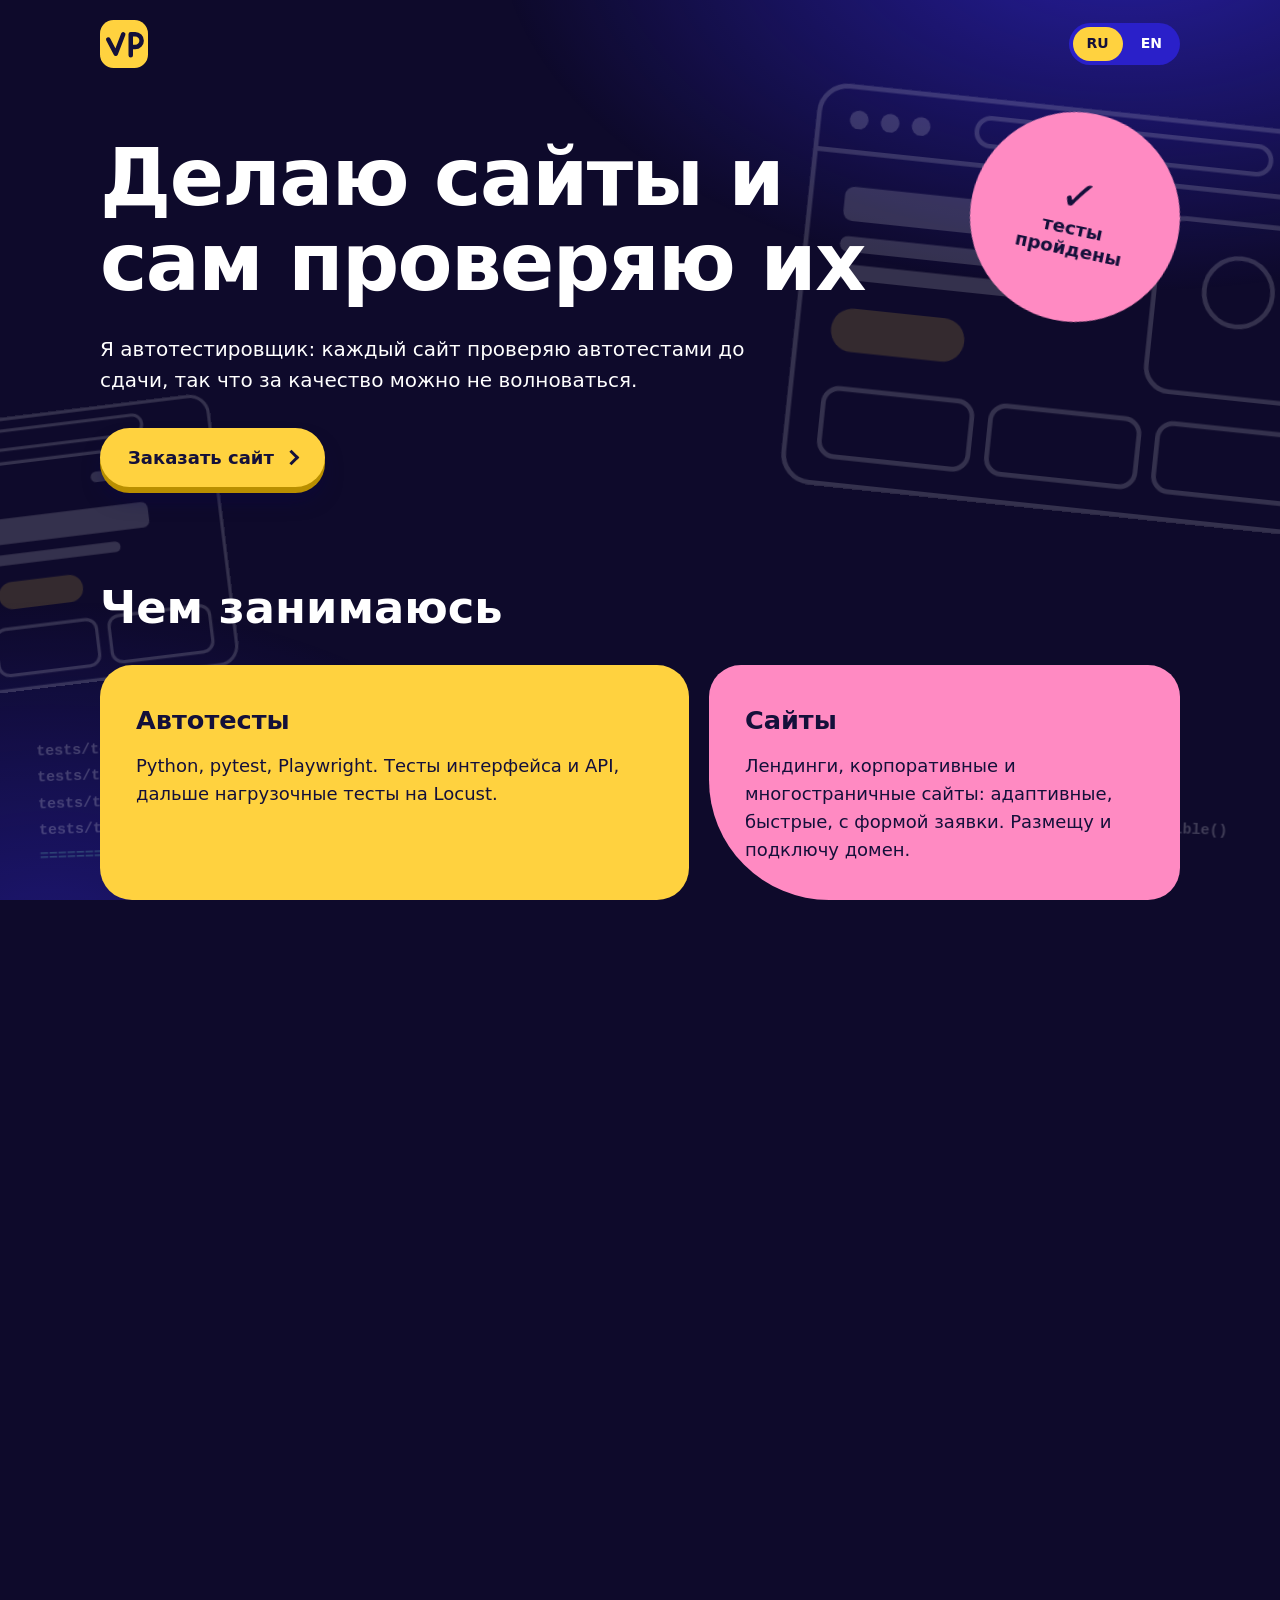
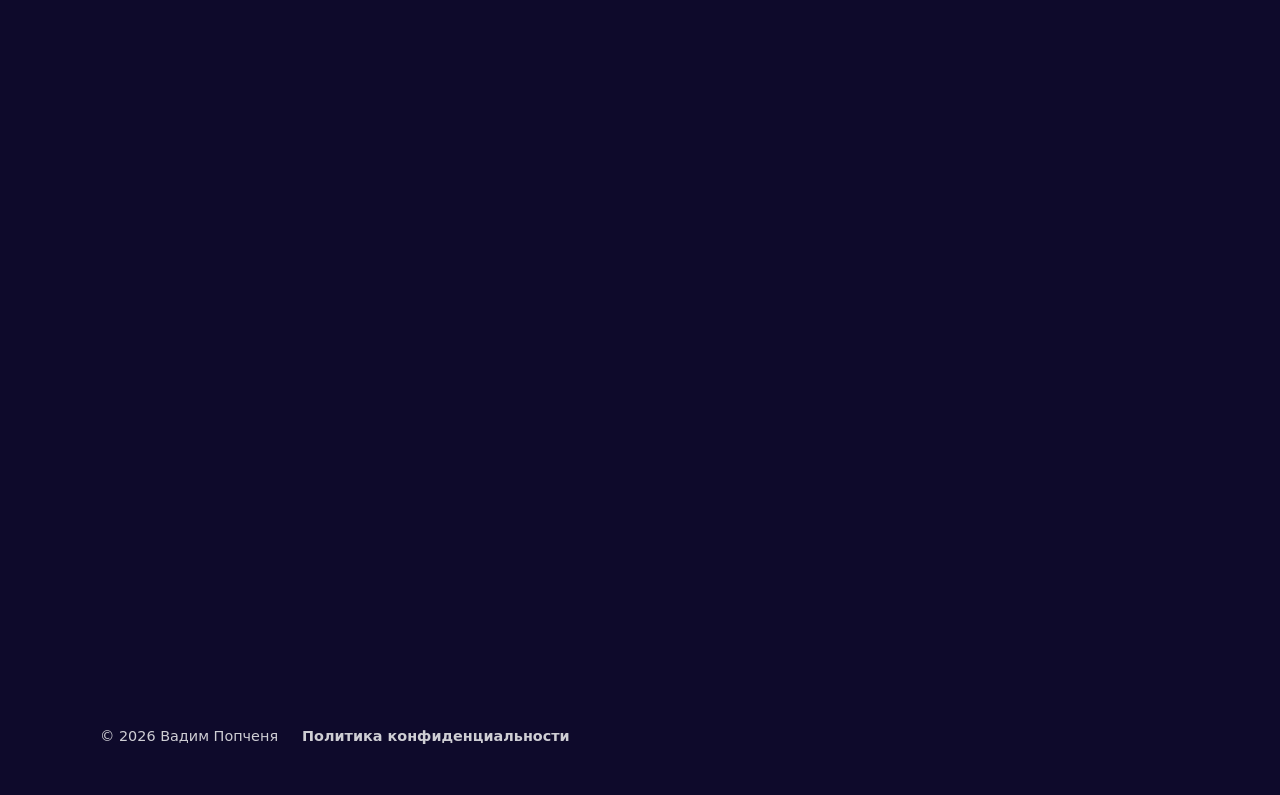
==== index.html @ 12c0e4b2 "Переключатель цен ₽/BYN, автотесты валюты и главного экрана Co-Authored-By: Claude Sonnet 5.5 <norep" ====
<!doctype html>
<html lang="ru">
<head>
<meta charset="utf-8">
<meta name="viewport" content="width=device-width, initial-scale=1">
<!-- Security policy: only this site's own files, plus the form service. If you change the inline script below, its hash here must change too. -->
<meta http-equiv="Content-Security-Policy" content="default-src 'none'; script-src 'self' 'sha256-WZRJfWvsnNCPcxzZwvyhovnZGqhZaC+8gPGPRbx6wTk='; style-src 'self'; img-src 'self'; connect-src https://api.web3forms.com; base-uri 'none'; form-action 'none'">
<meta name="referrer" content="strict-origin-when-cross-origin">
<title>Вадим Попченя: сайты-визитки и лендинги с автотестами</title>
<meta name="description" content="Делаю лендинги, корпоративные и многостраничные сайты и проверяю каждый автотестами до сдачи. Python, pytest, Playwright.">
<meta name="author" content="Вадим Попченя">
<meta name="robots" content="index, follow, max-image-preview:large">
<meta name="theme-color" content="#0e0a2b">
<link rel="canonical" href="https://vpopchenya.github.io/">
<link rel="alternate" hreflang="ru" href="https://vpopchenya.github.io/">
<link rel="alternate" hreflang="en" href="https://vpopchenya.github.io/en/">
<link rel="alternate" hreflang="x-default" href="https://vpopchenya.github.io/">
<meta property="og:type" content="website">
<meta property="og:site_name" content="Вадим Попченя">
<meta property="og:title" content="Вадим Попченя: сайты, которые я сам проверяю автотестами">
<meta property="og:description" content="Лендинги, корпоративные и многостраничные сайты. Каждый проверяю автотестами до сдачи.">
<meta property="og:url" content="https://vpopchenya.github.io/">
<meta property="og:locale" content="ru_RU">
<meta property="og:locale:alternate" content="en_US">
<meta property="og:image" content="https://vpopchenya.github.io/img/og-ru.png">
<meta property="og:image:width" content="1200">
<meta property="og:image:height" content="630">
<meta property="og:image:alt" content="Вадим Попченя: делаю сайты и сам проверяю их автотестами">
<meta name="twitter:card" content="summary_large_image">
<link rel="icon" href="favicon.svg" type="image/svg+xml">
<link rel="stylesheet" href="css/style.css">
<script>document.documentElement.classList.add("js");</script>
<script defer src="js/main.js"></script>
<script type="application/ld+json">
{"@context":"https://schema.org","@graph":[
{"@type":"WebSite","@id":"https://vpopchenya.github.io/#website","url":"https://vpopchenya.github.io/","name":"Вадим Попченя","inLanguage":"ru","publisher":{"@id":"https://vpopchenya.github.io/#person"}},
{"@type":"Person","@id":"https://vpopchenya.github.io/#person","name":"Вадим Попченя","alternateName":"Vadim Popchenya","url":"https://vpopchenya.github.io/","jobTitle":"Автотестировщик и разработчик сайтов","sameAs":["https://github.com/vpopchenya"],"knowsAbout":["Автоматизированное тестирование","Python","pytest","Playwright","Разработка сайтов"]}
]}
</script>
</head>
<body>
<a data-testid="skip-link" class="skip" href="#top">Перейти к содержимому</a>

<div class="bg" aria-hidden="true">
  <!-- window of a business card site -->
  <svg class="bg-item bg-win-a" data-speed="0.12" viewBox="0 0 360 260">
    <rect x="2" y="2" width="356" height="256" rx="18"/>
    <line x1="2" y1="44" x2="358" y2="44"/>
    <circle class="solid" cx="28" cy="23" r="6"/><circle class="solid" cx="48" cy="23" r="6"/><circle class="solid" cx="68" cy="23" r="6"/>
    <rect x="104" y="13" width="190" height="18" rx="9"/>
    <rect class="solid" x="24" y="66" width="170" height="22" rx="6"/>
    <rect class="solid" x="24" y="98" width="130" height="10" rx="5"/>
    <rect class="solid" x="24" y="116" width="150" height="10" rx="5"/>
    <rect class="accent" x="24" y="144" width="86" height="28" rx="14"/>
    <rect x="228" y="64" width="108" height="112" rx="16"/>
    <circle cx="282" cy="108" r="22"/>
    <rect x="24" y="196" width="96" height="44" rx="10"/>
    <rect x="132" y="196" width="96" height="44" rx="10"/>
    <rect x="240" y="196" width="96" height="44" rx="10"/>
  </svg>
  <!-- window of a landing page -->
  <svg class="bg-item bg-win-b" data-speed="0.2" viewBox="0 0 360 260">
    <rect x="2" y="2" width="356" height="256" rx="18"/>
    <line x1="2" y1="44" x2="358" y2="44"/>
    <circle class="solid" cx="28" cy="23" r="6"/><circle class="solid" cx="48" cy="23" r="6"/><circle class="solid" cx="68" cy="23" r="6"/>
    <rect x="104" y="13" width="190" height="18" rx="9"/>
    <rect class="solid" x="24" y="62" width="40" height="10" rx="5"/>
    <rect class="solid" x="240" y="62" width="30" height="10" rx="5"/>
    <rect class="solid" x="282" y="62" width="54" height="10" rx="5"/>
    <rect class="solid" x="70" y="96" width="220" height="24" rx="6"/>
    <rect class="solid" x="100" y="130" width="160" height="10" rx="5"/>
    <rect class="accent" x="140" y="156" width="80" height="26" rx="13"/>
    <rect x="24" y="200" width="96" height="44" rx="10"/>
    <rect x="132" y="200" width="96" height="44" rx="10"/>
    <rect x="240" y="200" width="96" height="44" rx="10"/>
  </svg>
  <!-- test code -->
  <pre class="bg-item bg-code-a" data-speed="0.3"><span class="kw">def</span> test_contact_form(page):
    page.goto(<span class="ok">"/"</span>)
    page.get_by_role(<span class="ok">"button"</span>).click()
    expect(page.locator(<span class="ok">".thanks"</span>)).to_be_visible()</pre>
  <pre class="bg-item bg-code-b" data-speed="0.16">tests/test_ui.py::test_menu      <span class="ok">PASSED</span>
tests/test_ui.py::test_form      <span class="ok">PASSED</span>
tests/test_api.py::test_status   <span class="ok">PASSED</span>
tests/test_api.py::test_login    <span class="ok">PASSED</span>
<span class="ok">=========== 4 passed in 2.31s ===========</span></pre>
</div>

<div class="wrap">
  <header class="top">
    <a data-testid="logo" class="mark" href="./" aria-label="Вадим Попченя, на главную"><svg class="logo" viewBox="0 0 64 64" width="48" height="48" aria-hidden="true"><rect width="64" height="64" rx="18" fill="#ffd23f"/><path d="M11 26 L21 45 L31 19" fill="none" stroke="#14103a" stroke-width="6" stroke-linecap="round" stroke-linejoin="round"/><path d="M41 47 V19 H47 A8.5 8.5 0 0 1 47 36 H41" fill="none" stroke="#14103a" stroke-width="6" stroke-linecap="round" stroke-linejoin="round"/></svg></a>
    <nav data-testid="lang-switch" class="lang" aria-label="Язык сайта">
      <a data-testid="lang-ru" href="./" hreflang="ru" lang="ru" aria-current="page">RU</a>
      <a data-testid="lang-en" href="en/" hreflang="en" lang="en">EN</a>
    </nav>
  </header>

  <main id="top" tabindex="-1">
    <div class="hero">
      <div data-testid="stamp" class="stamp" aria-hidden="true">
        <span class="tick">✓</span>
        <span>тесты<br>пройдены</span>
      </div>
      <h1 data-testid="hero-title" class="intro"><span>Делаю сайты и сам проверяю их</span></h1>
      <p class="lead intro"><span class="sweep">Я автотестировщик: каждый сайт проверяю автотестами до сдачи, так что за качество можно не волноваться.</span></p>
      <div class="intro"><a data-testid="hero-order" class="btn" href="#order">Заказать сайт</a></div>
    </div>

    <section data-testid="section-what" class="reveal" aria-labelledby="what">
      <h2 id="what">Чем занимаюсь</h2>
      <div class="panels">
        <div data-testid="panel-tests" class="panel tests">
          <h3>Автотесты</h3>
          <p><span class="sweep">Python, pytest, Playwright. Тесты интерфейса и API, дальше нагрузочные тесты на Locust.</span></p>
        </div>
        <div data-testid="panel-sites" class="panel sites">
          <h3>Сайты</h3>
          <p><span class="sweep">Лендинги, корпоративные и многостраничные сайты: адаптивные, быстрые, с формой заявки. Размещу и подключу домен.</span></p>
        </div>
      </div>
    </section>

    <section data-testid="section-prices" class="reveal" aria-labelledby="prices">
      <h2 id="prices">Услуги и цены</h2>
      <!-- Валюта переключается только CSS (:has), без JS. В браузерах без :has видны обе цены. -->
      <fieldset data-testid="currency-switch" class="currency">
        <legend>Цены для</legend>
        <label data-testid="currency-rub" class="chip"><input type="radio" name="currency" value="rub" checked><span>Россия · ₽</span></label>
        <label data-testid="currency-byn" class="chip"><input type="radio" name="currency" value="byn"><span>Беларусь · BYN</span></label>
      </fieldset>
      <!-- Цены в BYN: пересчёт цен в ₽ по курсу НБРБ на 26.10.2026 (100 ₽ = 3,6597 BYN), округлено до 10 BYN -->
      <!-- ЗАГЛУШКИ: цены ориентировочные, заменить на свои -->
      <div class="plans">
        <article data-testid="plan-landing" class="plan">
          <h3>Лендинг</h3>
          <p class="for">Одна страница, чтобы продать одну услугу или товар.</p>
          <p data-testid="plan-price" class="price"><span data-testid="plan-price-rub" class="amount amount-rub"><span class="from">от</span><strong>15&nbsp;000&nbsp;₽</strong></span><span data-testid="plan-price-byn" class="amount amount-byn"><span class="from">от</span><strong>550&nbsp;BYN</strong></span></p>
          <ul>
            <li>Адаптивный дизайн под телефон и компьютер</li>
            <li>Форма заявки и кнопки связи</li>
            <li>Базовая SEO-настройка</li>
            <li>Проверка автотестами до сдачи</li>
            <li>Срок: от 3 дней</li>
          </ul>
          <a data-testid="plan-order" class="btn" href="#order" data-plan="Лендинг">Заказать</a>
        </article>
        <article data-testid="plan-corporate" class="plan">
          <h3>Корпоративный сайт</h3>
          <p class="for">Сайт компании: услуги, о компании, контакты.</p>
          <p data-testid="plan-price" class="price"><span data-testid="plan-price-rub" class="amount amount-rub"><span class="from">от</span><strong>40&nbsp;000&nbsp;₽</strong></span><span data-testid="plan-price-byn" class="amount amount-byn"><span class="from">от</span><strong>1&nbsp;460&nbsp;BYN</strong></span></p>
          <ul>
            <li>До 6 страниц</li>
            <li>Дизайн под ваш фирменный стиль</li>
            <li>Форма заявки, SEO-настройка, карта сайта</li>
            <li>Автотесты на ключевые страницы</li>
            <li>Срок: от 2 недель</li>
          </ul>
          <a data-testid="plan-order" class="btn" href="#order" data-plan="Корпоративный сайт">Заказать</a>
        </article>
        <article data-testid="plan-multipage" class="plan">
          <h3>Многостраничный сайт</h3>
          <p class="for">Каталог, блог или большой сайт с множеством разделов.</p>
          <p data-testid="plan-price" class="price"><span data-testid="plan-price-rub" class="amount amount-rub"><span class="from">от</span><strong>70&nbsp;000&nbsp;₽</strong></span><span data-testid="plan-price-byn" class="amount amount-byn"><span class="from">от</span><strong>2&nbsp;560&nbsp;BYN</strong></span></p>
          <ul>
            <li>От 10 страниц</li>
            <li>Единый дизайн и шаблоны страниц</li>
            <li>Структура под поисковые запросы</li>
            <li>Автотесты на все страницы и формы</li>
            <li>Срок: от 4 недель</li>
          </ul>
          <a data-testid="plan-order" class="btn" href="#order" data-plan="Многостраничный сайт">Заказать</a>
        </article>
      </div>
      <p class="plans-note">Цены ориентировочные. Точную стоимость назову после короткого разговора о вашей задаче.</p>
    </section>

    <section data-testid="section-works" class="reveal" aria-labelledby="works">
      <h2 id="works">Мои сайты</h2>
      <!-- ЗАГЛУШКИ: когда появится настоящий сайт, замените <div class="card"> на <a class="card" href="адрес сайта">, впишите тип и название, уберите «Скоро» -->
      <div class="cards">
        <div data-testid="work-card-1" class="card">
          <svg class="preview" viewBox="0 0 120 90" aria-hidden="true">
            <rect x="2" y="2" width="116" height="86" rx="10"/>
            <line x1="2" y1="20" x2="118" y2="20"/>
            <circle class="solid" cx="14" cy="11" r="2.5"/><circle class="solid" cx="23" cy="11" r="2.5"/>
            <rect class="solid" x="12" y="30" width="50" height="8" rx="4"/>
            <rect class="solid" x="12" y="44" width="38" height="5" rx="2.5"/>
            <circle cx="88" cy="42" r="14"/>
            <rect x="12" y="62" width="30" height="16" rx="5"/><rect x="46" y="62" width="30" height="16" rx="5"/><rect x="80" y="62" width="30" height="16" rx="5"/>
          </svg>
          <span class="kind">Сайт-визитка</span>
          <span class="title">Место для первого проекта</span>
          <span class="soon">Скоро</span>
        </div>
        <div data-testid="work-card-2" class="card">
          <svg class="preview" viewBox="0 0 120 90" aria-hidden="true">
            <rect x="2" y="2" width="116" height="86" rx="10"/>
            <line x1="2" y1="20" x2="118" y2="20"/>
            <circle class="solid" cx="14" cy="11" r="2.5"/><circle class="solid" cx="23" cy="11" r="2.5"/>
            <rect class="solid" x="26" y="30" width="68" height="9" rx="4.5"/>
            <rect class="solid" x="38" y="45" width="44" height="5" rx="2.5"/>
            <rect x="44" y="58" width="32" height="14" rx="7"/>
          </svg>
          <span class="kind">Лендинг</span>
          <span class="title">Место для второго проекта</span>
          <span class="soon">Скоро</span>
        </div>
      </div>
      <div class="works">
        <p>Здесь появятся мои работы. Хотите, чтобы ваш сайт был среди первых? Оставьте заявку.</p>
        <a data-testid="works-order" class="btn" href="#order">Заказать сайт</a>
      </div>
    </section>

    <section data-testid="section-order" class="reveal" aria-labelledby="order">
      <h2 id="order">Заказать сайт</h2>
      <div class="order">
        <p class="lead-in">Расскажите, что нужно. Отвечу с оценкой стоимости и сроков.</p>
        <!-- Чтобы форма заработала: зарегистрируйтесь на web3forms.com и вставьте ключ в data-key -->
        <form data-testid="order-form" id="order-form" novalidate data-endpoint="https://api.web3forms.com/submit" data-key=""
              data-subject="Заявка с сайта vpopchenya.github.io" data-from-name="Сайт-визитка"
              data-msg-sending="Отправляю…"
              data-msg-ok="Спасибо, заявка отправлена. Скоро отвечу."
              data-msg-err="Не получилось отправить. Попробуйте ещё раз чуть позже."
              data-msg-nokey="Форма пока не подключена. Скоро здесь можно будет оставить заявку.">
          <div class="form-grid">
            <div class="field">
              <label for="f-name">Имя</label>
              <input data-testid="form-name" id="f-name" name="name" type="text" autocomplete="name" required maxlength="80" placeholder="Как к вам обращаться">
            </div>
            <div class="field">
              <label for="f-contact">Как с вами связаться</label>
              <input data-testid="form-contact" id="f-contact" name="contact" type="text" autocomplete="off" required maxlength="120" placeholder="Telegram или email">
            </div>
            <fieldset class="field wide">
              <legend>Что нужно</legend>
              <div class="chips">
                <label data-testid="type-landing" class="chip"><input type="radio" name="type" value="Лендинг" checked><span>Лендинг</span></label>
                <label data-testid="type-corporate" class="chip"><input type="radio" name="type" value="Корпоративный сайт"><span>Корпоративный сайт</span></label>
                <label data-testid="type-multipage" class="chip"><input type="radio" name="type" value="Многостраничный сайт"><span>Многостраничный сайт</span></label>
                <label data-testid="type-other" class="chip"><input type="radio" name="type" value="Другое" data-other><span>Другое</span></label>
                <label data-testid="type-unsure" class="chip"><input type="radio" name="type" value="Пока не знаю" data-unsure><span>Пока не знаю</span></label>
              </div>
              <div data-testid="form-other-box" class="field other" id="other-box" hidden>
                <label for="f-other">Что именно нужно</label>
                <input data-testid="form-other" id="f-other" name="other" type="text" maxlength="120" placeholder="Например, интернет-магазин или сайт-портфолио">
              </div>
              <p data-testid="form-unsure-hint" class="chip-hint" id="unsure-hint" hidden>Ничего страшного. Опишите задачу ниже, и я подскажу подходящий вариант.</p>
            </fieldset>
            <div class="field wide">
              <label for="f-message">Расскажите о задаче</label>
              <textarea data-testid="form-message" id="f-message" name="message" maxlength="2000" placeholder="Чем занимаетесь, что хотите на сайте, есть ли примеры"></textarea>
            </div>
            <div class="hp" aria-hidden="true">
              <label>Не заполняйте это поле <input data-testid="form-botcheck" type="checkbox" name="botcheck" tabindex="-1" autocomplete="off"></label>
            </div>
            <div class="field wide">
              <label class="consent" for="f-consent">
                <input data-testid="form-consent" id="f-consent" name="consent" type="checkbox" required>
                <span>Согласен на обработку персональных данных в соответствии с <a data-testid="form-privacy" href="privacy/">политикой конфиденциальности</a>.</span>
              </label>
            </div>
            <div class="field wide form-actions">
              <button data-testid="form-submit" class="btn" type="submit">Отправить заявку</button>
              <p data-testid="form-status" class="form-status" role="status" aria-live="polite"></p>
            </div>
          </div>
        </form>
      </div>
    </section>

    <section data-testid="section-contacts" class="reveal" aria-labelledby="contacts">
      <h2 id="contacts">Контакты</h2>
      <ul class="contacts">
        <li><a data-testid="contact-github" href="https://github.com/vpopchenya" rel="me noopener"><span>GitHub</span><span class="val">github.com/vpopchenya</span></a></li>
        <!-- ЗАГЛУШКИ: когда появятся настоящие контакты, замените <div class="soon-row"> на ссылки, как у GitHub:
             <a href="https://t.me/ВАШ_НИК" rel="me noopener">…</a> и <a href="mailto:ВАШ@АДРЕС">…</a> -->
        <li><div data-testid="contact-telegram" class="soon-row"><span>Telegram</span><span class="val">скоро появится</span></div></li>
        <li><div data-testid="contact-email" class="soon-row"><span>Email</span><span class="val">скоро появится</span></div></li>
      </ul>
    </section>
  </main>

  <footer data-testid="footer">
    <span>© 2026 Вадим Попченя</span>
    <a data-testid="footer-privacy" href="privacy/">Политика конфиденциальности</a>
  </footer>
</div>
</body>
</html>
---- css/style.css ----
[hidden] { display: none !important; }
:root {
  --blue: #3a2eff;
  --bg: #0e0a2b;
  --blue-deep: #2a20c9;
  --yellow: #ffd23f;
  --yellow-hover: #ffdc66;
  --yellow-step: #b98f00; /* the solid step under the yellow buttons */
  --pink: #ff8ac2;
  --mint: #7dffd0;
  --ink: #14103a;
  --white: #ffffff;
  --gutter: 20px;
  --ease: cubic-bezier(.22, .8, .24, 1);
  /* system fonts: nothing to download */
  --font: system-ui, -apple-system, "Segoe UI", Roboto, "Helvetica Neue", Arial, sans-serif;
}
* { box-sizing: border-box; }
/* overflow-x: the stamp starts its animation at twice its size; it must not make the page scroll sideways */
html { -webkit-text-size-adjust: 100%; scroll-behavior: smooth; overflow-x: clip; }
body {
  margin: 0;
  background: var(--bg);
  color: var(--white);
  font-family: var(--font);
  font-size: 18px;
  line-height: 1.55;
}
a { color: inherit; }
::selection { background: var(--yellow); color: var(--ink); }
:focus-visible { outline: 3px solid var(--yellow); outline-offset: 3px; }

.wrap { position: relative; z-index: 1; max-width: 1120px; margin: 0 auto; padding: 0 var(--gutter); }

/* background: faint site windows and test code, drifting slower than the page */
.bg {
  position: fixed; inset: 0; z-index: 0; overflow: hidden; pointer-events: none;
  background:
    radial-gradient(900px 520px at 88% -8%, rgba(58, 46, 255, .55), transparent 70%),
    radial-gradient(760px 480px at 4% 104%, rgba(58, 46, 255, .32), transparent 70%);
}
.bg-item {
  position: absolute; color: var(--white);
  transform: translate3d(0, var(--y, 0px), 0) rotate(var(--r, 0deg));
  will-change: transform;
}
.bg svg.bg-item { fill: none; stroke: currentColor; stroke-width: 3; opacity: .16; }
.bg svg .solid { fill: currentColor; stroke: none; }
.bg svg .accent { fill: var(--yellow); stroke: none; }
.bg pre.bg-item {
  margin: 0; font: 700 15px/1.75 ui-monospace, "SFMono-Regular", Menlo, Consolas, "Liberation Mono", monospace;
  opacity: .2; white-space: pre;
}
.bg pre .ok { color: var(--mint); }
.bg pre .kw { color: var(--pink); }
.bg-win-a { width: min(46vw, 560px); right: -6vw; top: 12vh; --r: 6deg; }
.bg-win-b { width: min(30vw, 380px); left: -12vw; top: 46vh; --r: -7deg; }
.bg-code-a { right: 4vw; bottom: 7vh; --r: 2deg; }
.bg-code-b { left: 3vw; bottom: 4vh; --r: -2deg; }

/* top bar */
.top { display: flex; justify-content: space-between; align-items: center; padding: 20px 0; }
.lang { display: flex; gap: 4px; background: var(--blue-deep); padding: 4px; border-radius: 999px; }
.lang a {
  font-weight: 800; font-size: 14px; text-decoration: none;
  border-radius: 999px; padding: 6px 14px;
  background: transparent; color: var(--white);
  transition: background-color .25s var(--ease), color .25s var(--ease);
}
.lang a:hover { color: var(--yellow); }
.lang a[aria-current="page"] { background: var(--yellow); color: var(--ink); }

/* highlighter sweep on hover: text gets a colored marker */
.sweep {
  background-image: linear-gradient(var(--mark, var(--yellow)), var(--mark, var(--yellow)));
  background-repeat: no-repeat;
  background-position: 0 100%;
  background-size: 0% 100%;
  transition: background-size .45s var(--ease), color .3s var(--ease);
  -webkit-box-decoration-break: clone;
  box-decoration-break: clone;
}
.sweep:hover { background-size: 100% 100%; color: var(--ink); }

/* hero */
.hero { position: relative; padding: 48px 0 96px; }
h1 {
  font-family: var(--font); font-weight: 700;
  font-size: clamp(2.1rem, 6.4vw, 5rem);
  line-height: 1.06; letter-spacing: -0.02em; margin: 0 0 28px;
  max-width: min(100%, 11em); text-wrap: balance;
}
h1 span { display: inline-block; transition: color .3s var(--ease), transform .3s var(--ease); }
h1:hover span { color: var(--yellow); transform: translateX(8px); }
.lead { max-width: 34em; margin: 0 0 32px; font-size: 1.25rem; }
/* tactile button: a solid step underneath that the button presses into */
.btn {
  display: inline-flex; align-items: center; text-decoration: none; font-weight: 800;
  background: var(--yellow); color: var(--ink);
  padding: 16px 28px; border-radius: 999px;
  box-shadow: 0 6px 0 var(--yellow-step), 0 14px 22px -6px rgba(10, 6, 80, .55);
  transform: translateY(0);
  transition: transform .2s var(--ease), background-color .2s var(--ease), box-shadow .2s var(--ease);
}
.btn::after {
  content: ""; width: 8px; height: 8px; margin-left: 12px;
  border-top: 3px solid currentColor; border-right: 3px solid currentColor;
  transform: rotate(45deg); transition: transform .25s var(--ease);
}
.btn:hover { transform: translateY(-3px); background: var(--yellow-hover); box-shadow: 0 9px 0 var(--yellow-step), 0 20px 26px -8px rgba(10, 6, 80, .6); }
.btn:hover::after { transform: translateX(5px) rotate(45deg); }
.btn:active { transform: translateY(6px); box-shadow: 0 0 0 var(--yellow-step), 0 4px 8px -4px rgba(10, 6, 80, .5); }

.stamp {
  position: absolute; right: 0; top: 24px;
  width: clamp(120px, 20vw, 210px); aspect-ratio: 1;
  border-radius: 50%; background: var(--pink); color: var(--ink);
  display: grid; place-content: center; text-align: center;
  font-family: var(--font); font-weight: 700;
  font-size: clamp(.8rem, 1.6vw, 1.15rem); line-height: 1.15;
  transform: rotate(12deg);
  animation: stamp .6s cubic-bezier(.2, 1.6, .4, 1) .3s both;
  transition: transform .4s var(--ease), background-color .3s var(--ease);
}
.stamp:hover { transform: rotate(-4deg) scale(1.06); background: var(--mint); }
.stamp .tick { font-size: 2.4em; line-height: 1; }
@keyframes stamp {
  from { transform: rotate(40deg) scale(2); opacity: 0; }
  to { transform: rotate(12deg) scale(1); opacity: 1; }
}

/* page load: the headline and the button are there from the first paint. They used to fade in one
   after another, and on a phone the first screen stayed empty for about a second. Only the lead line
   slides in, briefly. */
.intro.lead { opacity: 0; transform: translateY(12px); animation: rise .3s var(--ease) .05s forwards; }
@keyframes rise { to { opacity: 1; transform: none; } }

/* sections appear when scrolled into view */
.js .reveal {
  opacity: 0; transform: translateY(32px); transition: opacity .7s var(--ease), transform .7s var(--ease);
  /* safety net: if main.js never runs, the sections still appear after 2.5 s */
  animation: reveal-safety .01s linear 2.5s forwards;
}
.js.reveal-ready .reveal { animation: none; } /* main.js is running and takes over */
.js .reveal.in { opacity: 1; transform: none; }
@keyframes reveal-safety { to { opacity: 1; transform: none; } }

section { padding: 0 0 88px; }
h2 { font-family: var(--font); font-weight: 700; font-size: clamp(1.7rem, 4.5vw, 2.8rem); line-height: 1.1; margin: 0 0 32px; }

.panels { display: grid; grid-template-columns: 1.25fr 1fr; gap: 20px; }
.panel {
  border-radius: 32px; padding: 36px; color: var(--ink);
  transition: transform .4s var(--ease), border-radius .4s var(--ease);
}
.panel:hover { transform: translateY(-14px) rotate(-.8deg); }
.panel.tests { background: var(--yellow); --mark: var(--white); }
.panel.sites { background: var(--pink); border-radius: 32px 32px 32px 120px; --mark: var(--mint); }
.panel.sites:hover { border-radius: 32px 32px 32px 32px; transform: translateY(-14px) rotate(.8deg); }
.panel h3 { font-family: var(--font); font-weight: 700; font-size: 1.6rem; margin: 0 0 12px; }
.panel p { margin: 0; }
.panel .sweep:hover { color: var(--ink); }

/* site cards */
.cards { position: relative; isolation: isolate; display: grid; grid-template-columns: 1fr 1fr; gap: 20px; margin: 0 0 24px; }
/* colored light behind the glass, so the blur has something to work on */
.cards::before, .cards::after {
  content: ""; position: absolute; z-index: -1; width: 260px; height: 260px; border-radius: 50%;
  filter: blur(60px); opacity: .55; pointer-events: none;
}
.cards::before { left: 6%; top: -10%; background: var(--mint); }
.cards::after { right: 6%; bottom: -12%; background: var(--pink); }

/* frosted glass: site cards, price cards and the order form */
.card, .plan, .order {
  position: relative; border-radius: 32px; color: var(--white);
  background: linear-gradient(150deg, rgba(255, 255, 255, .18), rgba(255, 255, 255, .06));
  border: 1.5px solid rgba(255, 255, 255, .3);
  -webkit-backdrop-filter: blur(18px) saturate(140%); backdrop-filter: blur(18px) saturate(140%);
  box-shadow: inset 0 1px 0 rgba(255, 255, 255, .35), 0 10px 30px -14px rgba(10, 6, 80, .7);
}
.card, .plan { transition: transform .45s var(--ease), box-shadow .45s var(--ease), border-color .3s var(--ease); }
.card:hover, .plan:hover, .plan:focus-within {
  transform: translateY(-16px); border-color: var(--accent);
  box-shadow: inset 0 1px 0 rgba(255, 255, 255, .45), 0 34px 60px -18px color-mix(in srgb, var(--accent) 75%, transparent);
}

.card {
  --accent: var(--mint);
  overflow: hidden;
  display: flex; flex-direction: column; justify-content: space-between; gap: 56px;
  min-height: 250px; padding: 28px; text-decoration: none;
}
.card:nth-child(2) { --accent: var(--pink); }
/* light that follows the cursor */
.card::before {
  content: ""; position: absolute; inset: 0; pointer-events: none; opacity: 0;
  background: radial-gradient(320px circle at var(--mx, 50%) var(--my, 0%), color-mix(in srgb, var(--accent) 45%, transparent), transparent 70%);
  transition: opacity .35s var(--ease);
}
.card > * { position: relative; }
.card:hover::before { opacity: 1; }
a.card:active { transform: translateY(-2px); } /* only real links press in, not placeholders */

.card .preview {
  position: absolute; right: 22px; top: 22px; width: 104px; height: auto;
  color: var(--accent); fill: none; stroke: currentColor; stroke-width: 3; opacity: .75;
  transition: transform .45s var(--ease), opacity .3s var(--ease);
}
.card .preview .solid { fill: currentColor; stroke: none; }
.card:hover .preview { transform: translateY(-4px) rotate(-4deg) scale(1.08); opacity: 1; }

.card .kind { font-weight: 800; font-size: .95rem; color: var(--accent); }
.card .title { font-family: var(--font); font-weight: 700; font-size: clamp(1.3rem, 3vw, 1.9rem); line-height: 1.15; }
.card .soon {
  align-self: flex-start; font-weight: 800; font-size: .9rem;
  background: color-mix(in srgb, var(--accent) 28%, transparent); color: var(--white);
  border: 1.5px solid color-mix(in srgb, var(--accent) 70%, transparent);
  padding: 6px 14px; border-radius: 999px;
  transition: background-color .3s var(--ease), color .3s var(--ease);
}
.card:hover .soon { background: var(--accent); color: var(--ink); }

.works { border: 3px dashed rgba(255, 255, 255, .6); border-radius: 32px; padding: 40px; transition: border-color .3s var(--ease); }
.works:hover { border-color: var(--yellow); }
.works p { margin: 0 0 24px; max-width: 32em; font-size: 1.15rem; }

.contacts { list-style: none; margin: 0; padding: 0; }
.contacts li { border-top: 2px solid rgba(255, 255, 255, .35); }
.contacts li:last-child { border-bottom: 2px solid rgba(255, 255, 255, .35); }
.contacts a {
  display: flex; justify-content: space-between; gap: 16px; align-items: baseline;
  padding: 22px 0; text-decoration: none;
  font-family: var(--font); font-weight: 600;
  font-size: clamp(1.15rem, 3.2vw, 2rem);
  transition: color .3s var(--ease);
}
.contacts a > span:first-child { display: inline-block; transition: transform .3s var(--ease); }
.contacts a:hover { color: var(--yellow); }
.contacts a:hover > span:first-child { transform: translateX(12px); }
/* contact that does not exist yet: same row, not clickable, muted */
.contacts .soon-row {
  display: flex; justify-content: space-between; gap: 16px; align-items: baseline;
  padding: 22px 0; font-family: var(--font); font-weight: 600;
  font-size: clamp(1.15rem, 3.2vw, 2rem); opacity: .55;
}
.contacts .soon-row .val { color: var(--white); font-style: italic; }
.contacts .val {
  font-family: var(--font); font-weight: 800; font-size: 1rem;
  color: var(--pink); text-align: right; overflow-wrap: anywhere;
  background-image: linear-gradient(currentColor, currentColor);
  background-repeat: no-repeat; background-position: 0 100%; background-size: 0% 2px;
  transition: background-size .35s var(--ease), color .3s var(--ease);
}
.contacts a:hover .val { color: var(--mint); background-size: 100% 2px; }

/* skip link for keyboard users */
.skip {
  position: absolute; left: 16px; top: 12px; z-index: 10;
  background: var(--yellow); color: var(--ink); font-weight: 800;
  padding: 10px 18px; border-radius: 999px; text-decoration: none;
  transform: translateY(-80px); transition: transform .2s var(--ease);
}
.skip:focus { transform: none; }

/* price cards: frosted glass, one accent color per plan */
.plans { position: relative; isolation: isolate; display: grid; grid-template-columns: repeat(3, 1fr); gap: 20px; }
.plans::before, .plans::after {
  content: ""; position: absolute; z-index: -1; width: 240px; height: 240px; border-radius: 50%;
  filter: blur(70px); opacity: .45; pointer-events: none;
}
.plans::before { left: 18%; top: -8%; background: var(--yellow); }
.plans::after { right: 14%; bottom: -10%; background: var(--mint); }
.plan {
  --accent: var(--yellow);
  display: flex; flex-direction: column; gap: 14px; padding: 28px;
}
.plan:nth-child(2) { --accent: var(--mint); }
.plan:nth-child(3) { --accent: var(--pink); }
.plan h3 { margin: 0; font-family: var(--font); font-weight: 700; font-size: clamp(1.55rem, 2.3vw, 1.9rem); line-height: 1.15; color: var(--accent); overflow-wrap: break-word; text-wrap: balance; }
.plan .for { margin: 0; font-size: 1rem; opacity: .9; }
.plan .price { margin: 6px 0 4px; display: flex; flex-wrap: wrap; align-items: baseline; gap: 4px 16px; }
.plan .price .amount { display: inline-flex; align-items: baseline; gap: 8px; }

/* currency switch above the price cards: the pills reuse the form's .chip style */
.currency { border: 0; margin: 0 0 24px; padding: 0; min-width: 0; }
.currency legend { float: left; padding: 0; margin: 0 14px 0 0; line-height: 44px; font-weight: 800; font-size: .95rem; }
.currency .chip { display: inline-block; vertical-align: middle; margin: 0 6px 6px 0; }
/* CSS only: the checked radio hides the other price. Browsers without :has show both prices. */
section:has(.currency input[value="byn"]:checked) .amount-rub,
section:has(.currency input[value="rub"]:checked) .amount-byn { display: none; }
.plan .price .from { font-weight: 600; opacity: .8; }
.plan .price strong { font-family: var(--font); font-weight: 700; font-size: clamp(1.7rem, 3.2vw, 2.3rem); line-height: 1.1; }
.plan ul { list-style: none; margin: 0 0 12px; padding: 0; display: grid; gap: 10px; font-size: 1rem; }
.plan li { position: relative; padding-left: 28px; }
.plan li::before {
  content: ""; position: absolute; left: 6px; top: .38em; width: 6px; height: 11px;
  border-right: 3px solid var(--accent); border-bottom: 3px solid var(--accent); transform: rotate(45deg);
}
.plan .btn { margin-top: auto; align-self: flex-start; }
.plans-note { margin: 24px 0 0; max-width: 40em; font-size: 1rem; opacity: .85; }

/* order form */
.order {
  padding: 36px;
  background: linear-gradient(150deg, rgba(255, 255, 255, .16), rgba(255, 255, 255, .05));
  box-shadow: inset 0 1px 0 rgba(255, 255, 255, .35);
}
.form-note { margin: -12px 0 24px; font-weight: 600; color: var(--yellow); }
.order .lead-in { margin: 0 0 28px; max-width: 36em; font-size: 1.1rem; }
.form-grid { display: grid; grid-template-columns: 1fr 1fr; gap: 18px 20px; }
.field { display: grid; gap: 6px; }
.field.wide { grid-column: 1 / -1; }
.field label { font-weight: 800; font-size: .95rem; }
.field input, .field textarea {
  width: 100%; font: inherit; font-size: 1rem; color: var(--white);
  background: rgba(255, 255, 255, .12); border: 1.5px solid rgba(255, 255, 255, .32);
  border-radius: 16px; padding: 14px 16px; color-scheme: dark;
  transition: border-color .25s var(--ease), background-color .25s var(--ease), box-shadow .25s var(--ease);
}
.field textarea { min-height: 130px; resize: vertical; }
.field input::placeholder, .field textarea::placeholder { color: rgba(255, 255, 255, .6); }
.field input:hover, .field textarea:hover { border-color: rgba(255, 255, 255, .6); }
.field input:focus, .field textarea:focus {
  outline: none; border-color: var(--yellow); background: rgba(255, 255, 255, .18);
  box-shadow: 0 0 0 4px rgba(255, 210, 63, .25);
}
.field input:user-invalid, .field textarea:user-invalid { border-color: var(--pink); }
.consent { display: flex; gap: 12px; align-items: flex-start; font-size: .95rem; }
.consent input {
  width: 22px; height: 22px; margin: 2px 0 0; flex: none;
  -webkit-appearance: none; appearance: none; position: relative;
  background: rgba(255, 255, 255, .12); border: 1.5px solid rgba(255, 255, 255, .5); border-radius: 7px;
  cursor: pointer; transition: background-color .2s var(--ease), border-color .2s var(--ease);
}
.consent input:hover { border-color: var(--white); }
.consent input:checked { background: var(--yellow); border-color: var(--yellow); }
.consent input:checked::after {
  content: ""; position: absolute; left: 6px; top: 1px; width: 6px; height: 12px;
  border-right: 3px solid var(--ink); border-bottom: 3px solid var(--ink); transform: rotate(45deg);
}
.consent a { color: var(--pink); font-weight: 800; }
.consent a:hover { color: var(--mint); }
.hp { position: absolute; left: -9999px; width: 1px; height: 1px; overflow: hidden; }
.form-actions { display: flex; flex-wrap: wrap; align-items: center; gap: 16px 24px; }
.form-actions .btn { border: 0; font: inherit; font-weight: 800; cursor: pointer; }
.form-actions .btn:disabled { opacity: .6; cursor: progress; transform: none; }
.form-actions .btn:disabled::after { transform: rotate(45deg); }
.no-key .form-actions .btn:disabled { cursor: not-allowed; }
.form-status { margin: 0; font-weight: 600; min-height: 1.55em; }
.form-status.ok { color: var(--mint); }
.form-status.err { color: var(--pink); }

/* plain pages: privacy, 404 */
.doc { max-width: 46em; padding: 24px 0 72px; }
.doc h1 { max-width: none; font-size: clamp(1.8rem, 5vw, 3rem); }
.doc h2 { font-size: 1.35rem; margin: 36px 0 12px; }
.doc p, .doc li { font-size: 1.05rem; }
.doc a { color: var(--pink); font-weight: 800; }
.doc a:hover { color: var(--mint); }
.notfound { min-height: 70vh; display: grid; align-content: center; justify-items: start; gap: 8px; }
.notfound h1 { margin: 0 0 8px; font-size: clamp(1.8rem, 5vw, 3rem); }
.notfound p { margin: 0; }
.notfound .notfound-links { display: flex; flex-wrap: wrap; gap: 16px; margin-top: 24px; }
.placeholder { font-style: italic; opacity: .8; }
.notfound .code { font-family: var(--font); font-weight: 700; font-size: clamp(5rem, 22vw, 12rem); line-height: 1; color: var(--yellow); }

footer { padding: 24px 0 48px; font-size: .9rem; opacity: .8; display: flex; flex-wrap: wrap; gap: 8px 24px; }
footer a { text-decoration: none; font-weight: 800; }
footer a:hover { color: var(--yellow); }

main:focus-visible { outline: none; }
.field label.consent { font-weight: 400; }

.top .mark { display: block; line-height: 0; }
.logo { display: block; width: 48px; height: 48px; transition: transform .35s var(--ease); }
.top .mark:hover .logo { transform: rotate(-8deg) scale(1.1); }

/* choice of site type: pills instead of a dropdown */
fieldset.field { border: 0; margin: 0; padding: 0; min-width: 0; }
.field legend { padding: 0; margin-bottom: 8px; font-weight: 800; font-size: .95rem; }
.chips { display: flex; flex-wrap: wrap; gap: 10px; }
.chip { position: relative; display: block; }
.chip input { position: absolute; inset: 0; width: 100%; height: 100%; margin: 0; opacity: 0; cursor: pointer; }
.chip span {
  display: block; padding: 12px 20px; border-radius: 999px;
  border: 1.5px solid rgba(255, 255, 255, .35); background: rgba(255, 255, 255, .1);
  font-weight: 700; line-height: 1.2;
  transition: background-color .2s var(--ease), border-color .2s var(--ease), color .2s var(--ease), transform .2s var(--ease), box-shadow .2s var(--ease);
}
.chip:hover span { border-color: var(--white); background: rgba(255, 255, 255, .18); }
.chip input:checked + span {
  background: var(--yellow); border-color: var(--yellow); color: var(--ink);
  box-shadow: 0 4px 0 var(--yellow-step); transform: translateY(-2px);
}
.chip input:focus-visible + span { outline: 3px solid var(--yellow); outline-offset: 3px; }


.field.other { margin-top: 14px; }
.chip-hint { margin: 12px 0 0; font-size: .95rem; opacity: .85; }

/* layout breakpoints */
@media (min-width: 901px) {
  /* the cards share rows (title, description, price, list, button), so the prices line up */
  @supports (grid-template-rows: subgrid) {
    .plan { display: grid; grid-row: span 5; grid-template-rows: subgrid; row-gap: 14px; }
  }
  /* fallback for browsers without subgrid */
  @supports not (grid-template-rows: subgrid) {
    .plan h3 { min-height: 2.3em; }
    .plan .for { min-height: 3.1em; }
  }
}
@media (max-width: 900px) {
  .plans { grid-template-columns: 1fr; }
}
@media (max-width: 760px) {
  :root { --gutter: 16px; }
  .bg-win-a { width: 78vw; right: -22vw; top: 18vh; }
  .bg-win-b, .bg-code-a { display: none; }
  .bg pre.bg-code-b { font-size: 11px; left: 3vw; bottom: 3vh; }
  .hero { padding: 24px 0 72px; }
  .stamp { position: static; margin: 0 0 24px; }
  .panels, .cards, .form-grid { grid-template-columns: 1fr; }
  .panel, .works { padding: 28px; }
  .order { padding: 24px; }
  .contacts a, .contacts .soon-row { flex-direction: column; gap: 4px; }
  .contacts .val { text-align: left; }
  .currency legend { float: none; line-height: 1.4; margin-bottom: 10px; } /* both pills fit in one row */
}
@media (prefers-reduced-motion: reduce) {
  html { scroll-behavior: auto; }
  *, *::before, *::after { animation: none !important; transition: none !important; }
  .intro.lead, .js .reveal { opacity: 1; transform: none; }
}
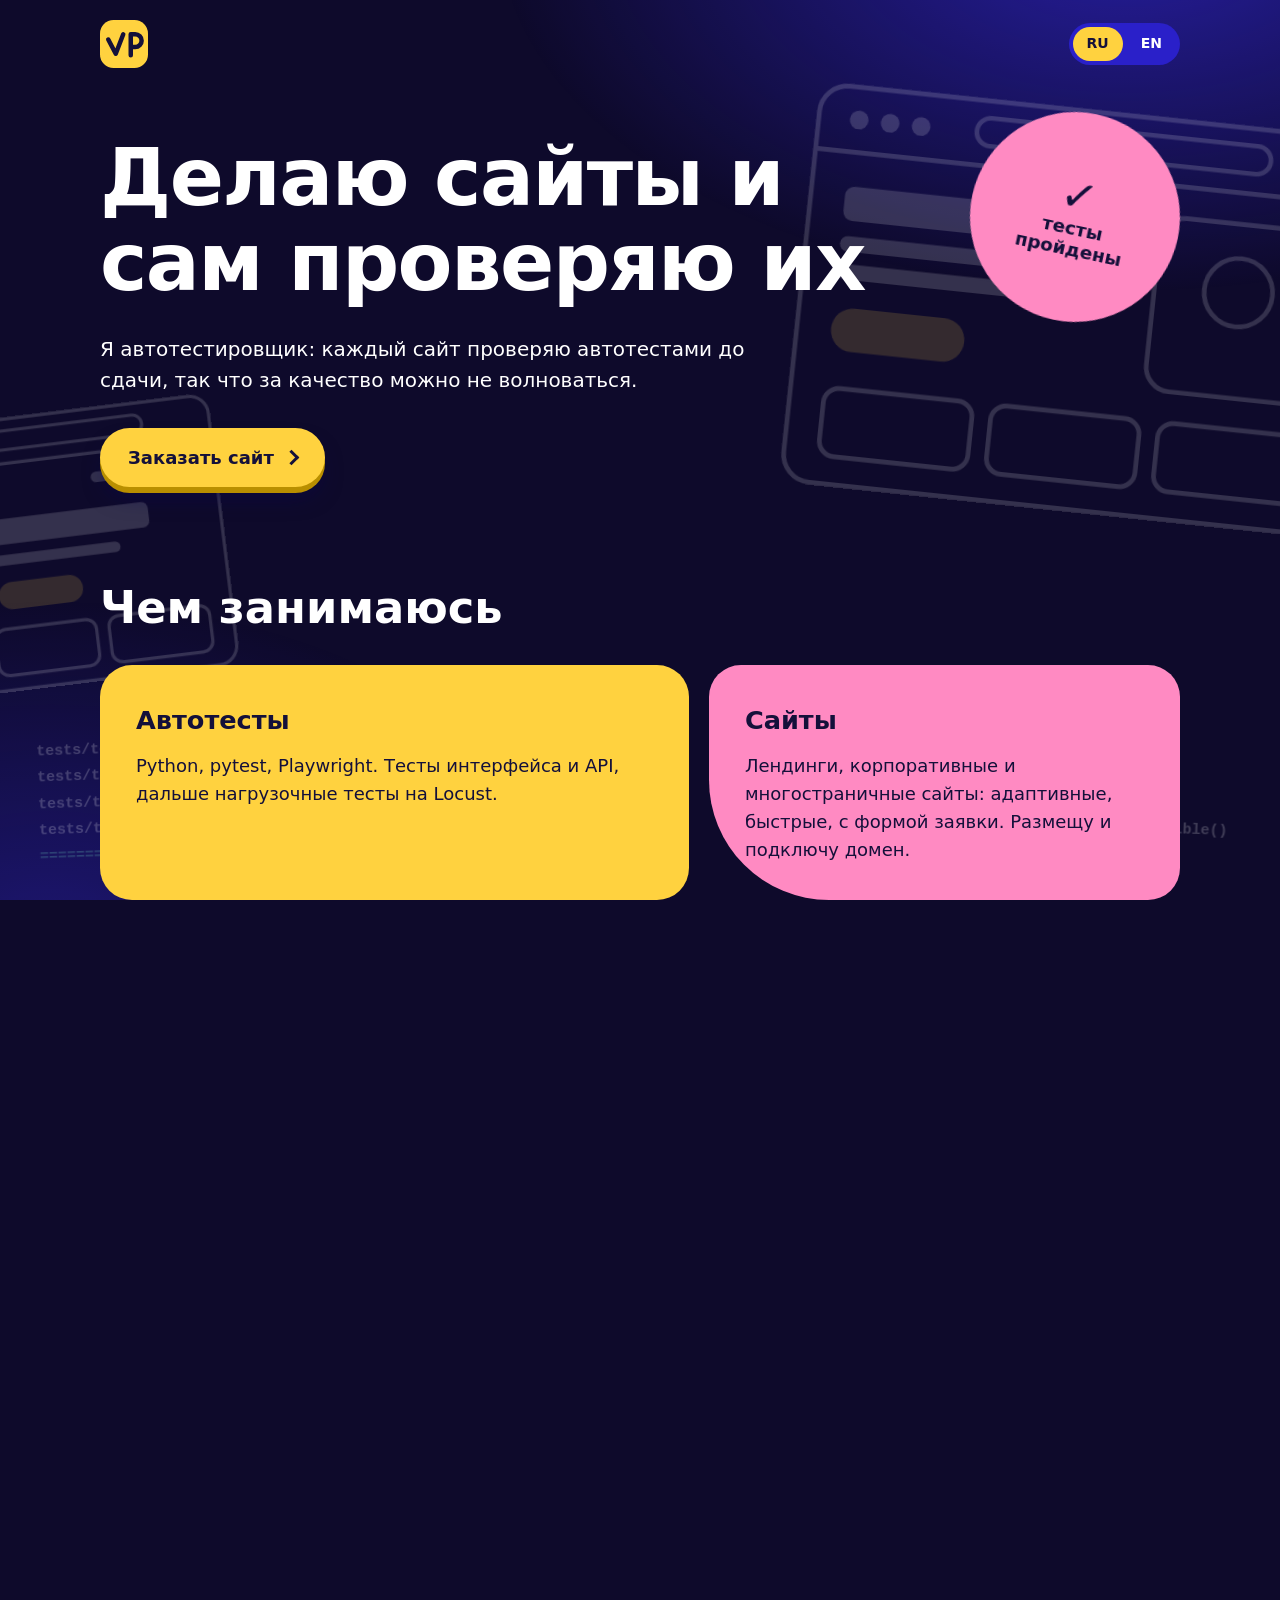
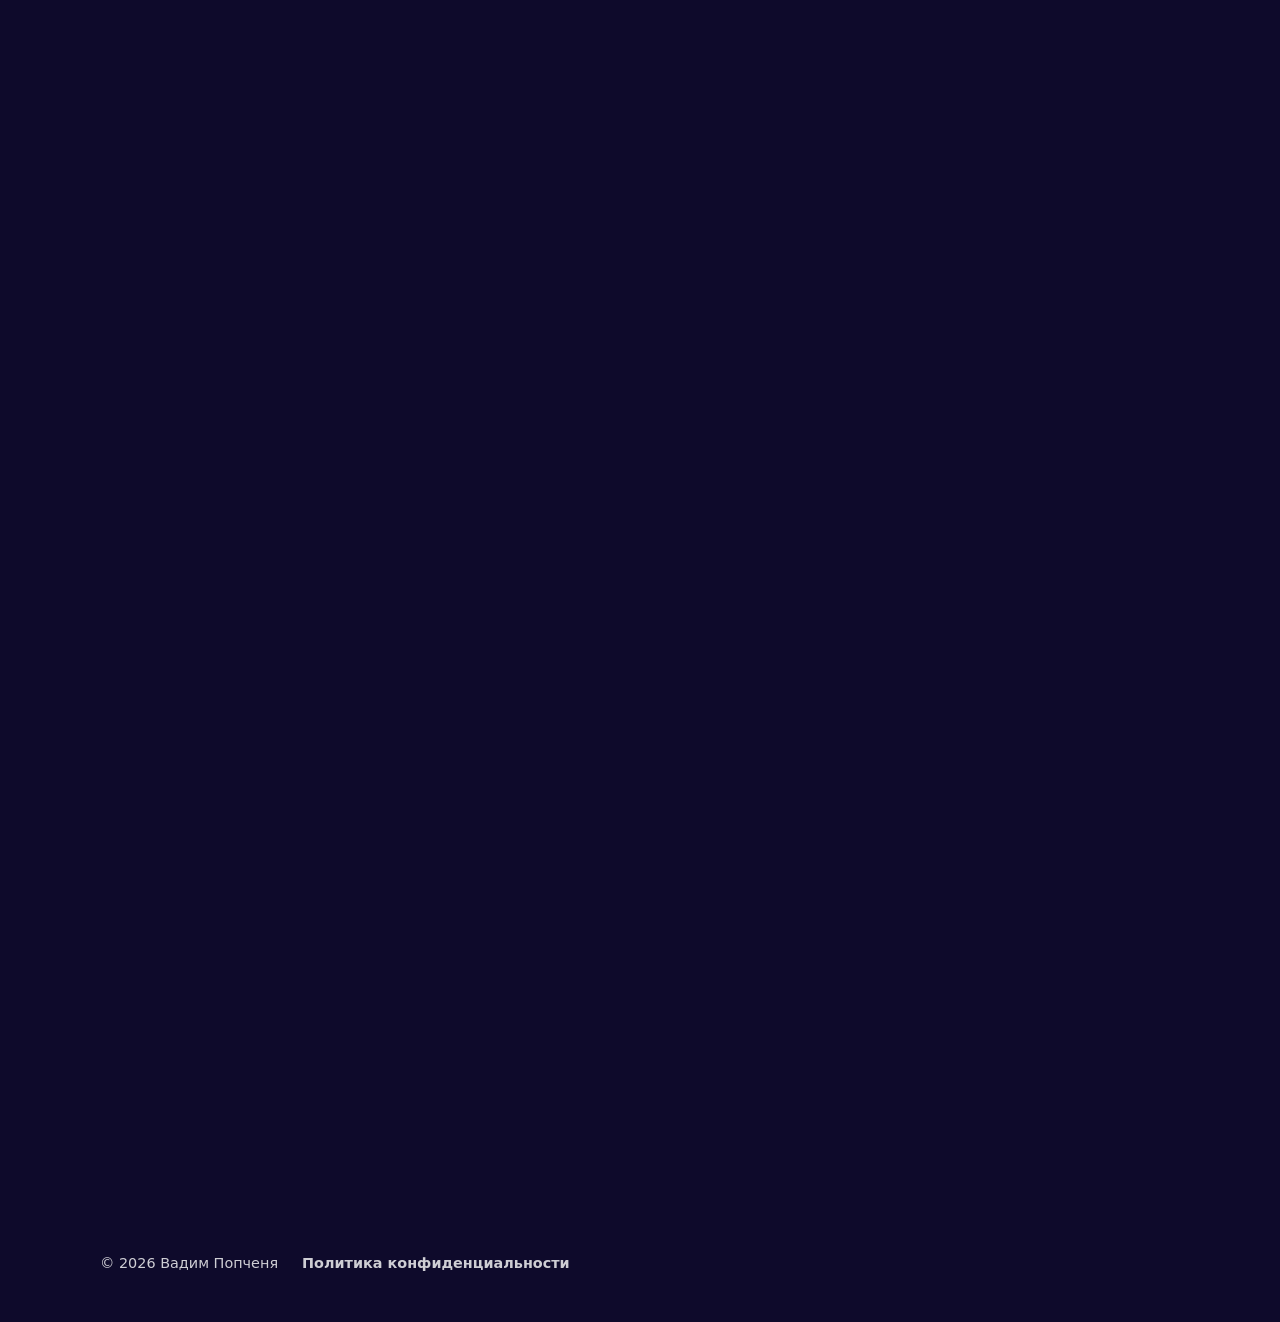
==== commit 44e76193: "Условия под тарифами и блок «Как проходит работа», тесты Co-Authored-By: Claude Sonnet 5.5 <noreply@" ====
--- a/index.html
+++ b/index.html
@@ -171,7 +171,19 @@
           <a data-testid="plan-order" class="btn" href="#order" data-plan="Многостраничный сайт">Заказать</a>
         </article>
       </div>
-      <p class="plans-note">Цены ориентировочные. Точную стоимость назову после короткого разговора о вашей задаче.</p>
+      <p data-testid="plans-note" class="plans-note">Цены ориентировочные. Точную стоимость назову после короткого разговора о вашей задаче. Домен и хостинг оплачиваются отдельно, тексты и фотографии предоставляет заказчик. Состав работ, число правок и поддержку после сдачи фиксируем в смете.</p>
+    </section>
+
+    <section data-testid="section-process" class="reveal" aria-labelledby="process">
+      <h2 id="process">Как проходит работа</h2>
+      <ol class="steps">
+        <li data-testid="step-1"><strong>Обсуждение задачи</strong><span>Вы рассказываете, что нужно, я уточняю детали.</span></li>
+        <li data-testid="step-2"><strong>Структура и смета</strong><span>Согласуем страницы и итоговую цену.</span></li>
+        <li data-testid="step-3"><strong>Дизайн и разработка</strong><span>Делаю сайт и показываю промежуточный результат.</span></li>
+        <li data-testid="step-4"><strong>Проверка</strong><span>Автотесты и проверка на телефоне и компьютере.</span></li>
+        <li data-testid="step-5"><strong>Публикация</strong><span>Размещаю сайт и подключаю домен.</span></li>
+      </ol>
+      <p class="plans-note">Сроки считаются после согласования сметы и получения всех материалов.</p>
     </section>
 
     <section data-testid="section-works" class="reveal" aria-labelledby="works">
@@ -273,10 +285,8 @@
       <h2 id="contacts">Контакты</h2>
       <ul class="contacts">
         <li><a data-testid="contact-github" href="https://github.com/vpopchenya" rel="me noopener"><span>GitHub</span><span class="val">github.com/vpopchenya</span></a></li>
-        <!-- ЗАГЛУШКИ: когда появятся настоящие контакты, замените <div class="soon-row"> на ссылки, как у GitHub:
-             <a href="https://t.me/ВАШ_НИК" rel="me noopener">…</a> и <a href="mailto:ВАШ@АДРЕС">…</a> -->
-        <li><div data-testid="contact-telegram" class="soon-row"><span>Telegram</span><span class="val">скоро появится</span></div></li>
-        <li><div data-testid="contact-email" class="soon-row"><span>Email</span><span class="val">скоро появится</span></div></li>
+        <li><a data-testid="contact-telegram" href="https://t.me/Vadik_QA_1" rel="me noopener"><span>Telegram</span><span class="val">@Vadik_QA_1</span></a></li>
+        <li><a data-testid="contact-email" href="mailto:vadim.popchenya0721@gmail.com"><span>Email</span><span class="val">vadim.popchenya0721@gmail.com</span></a></li>
       </ul>
     </section>
   </main>
--- a/css/style.css
+++ b/css/style.css
@@ -300,6 +300,15 @@
 .plan .btn { margin-top: auto; align-self: flex-start; }
 .plans-note { margin: 24px 0 0; max-width: 40em; font-size: 1rem; opacity: .85; }
 
+/* "how the work goes": numbered steps, accent colours cycle like the price cards */
+.steps { list-style: none; margin: 0; padding: 0; display: grid; grid-template-columns: repeat(auto-fit, minmax(190px, 1fr)); gap: 16px; counter-reset: step; }
+.steps li { --accent: var(--yellow); counter-increment: step; display: flex; flex-direction: column; gap: 6px; padding: 20px; border: 2px solid rgba(255, 255, 255, .25); border-radius: 24px; }
+.steps li:nth-child(3n+2) { --accent: var(--mint); }
+.steps li:nth-child(3n+3) { --accent: var(--pink); }
+.steps li::before { content: counter(step); font-family: var(--font); font-weight: 700; font-size: 1.8rem; line-height: 1; color: var(--accent); }
+.steps strong { font-weight: 700; }
+.steps span { font-size: .95rem; opacity: .9; }
+
 /* order form */
 .order {
   padding: 36px;
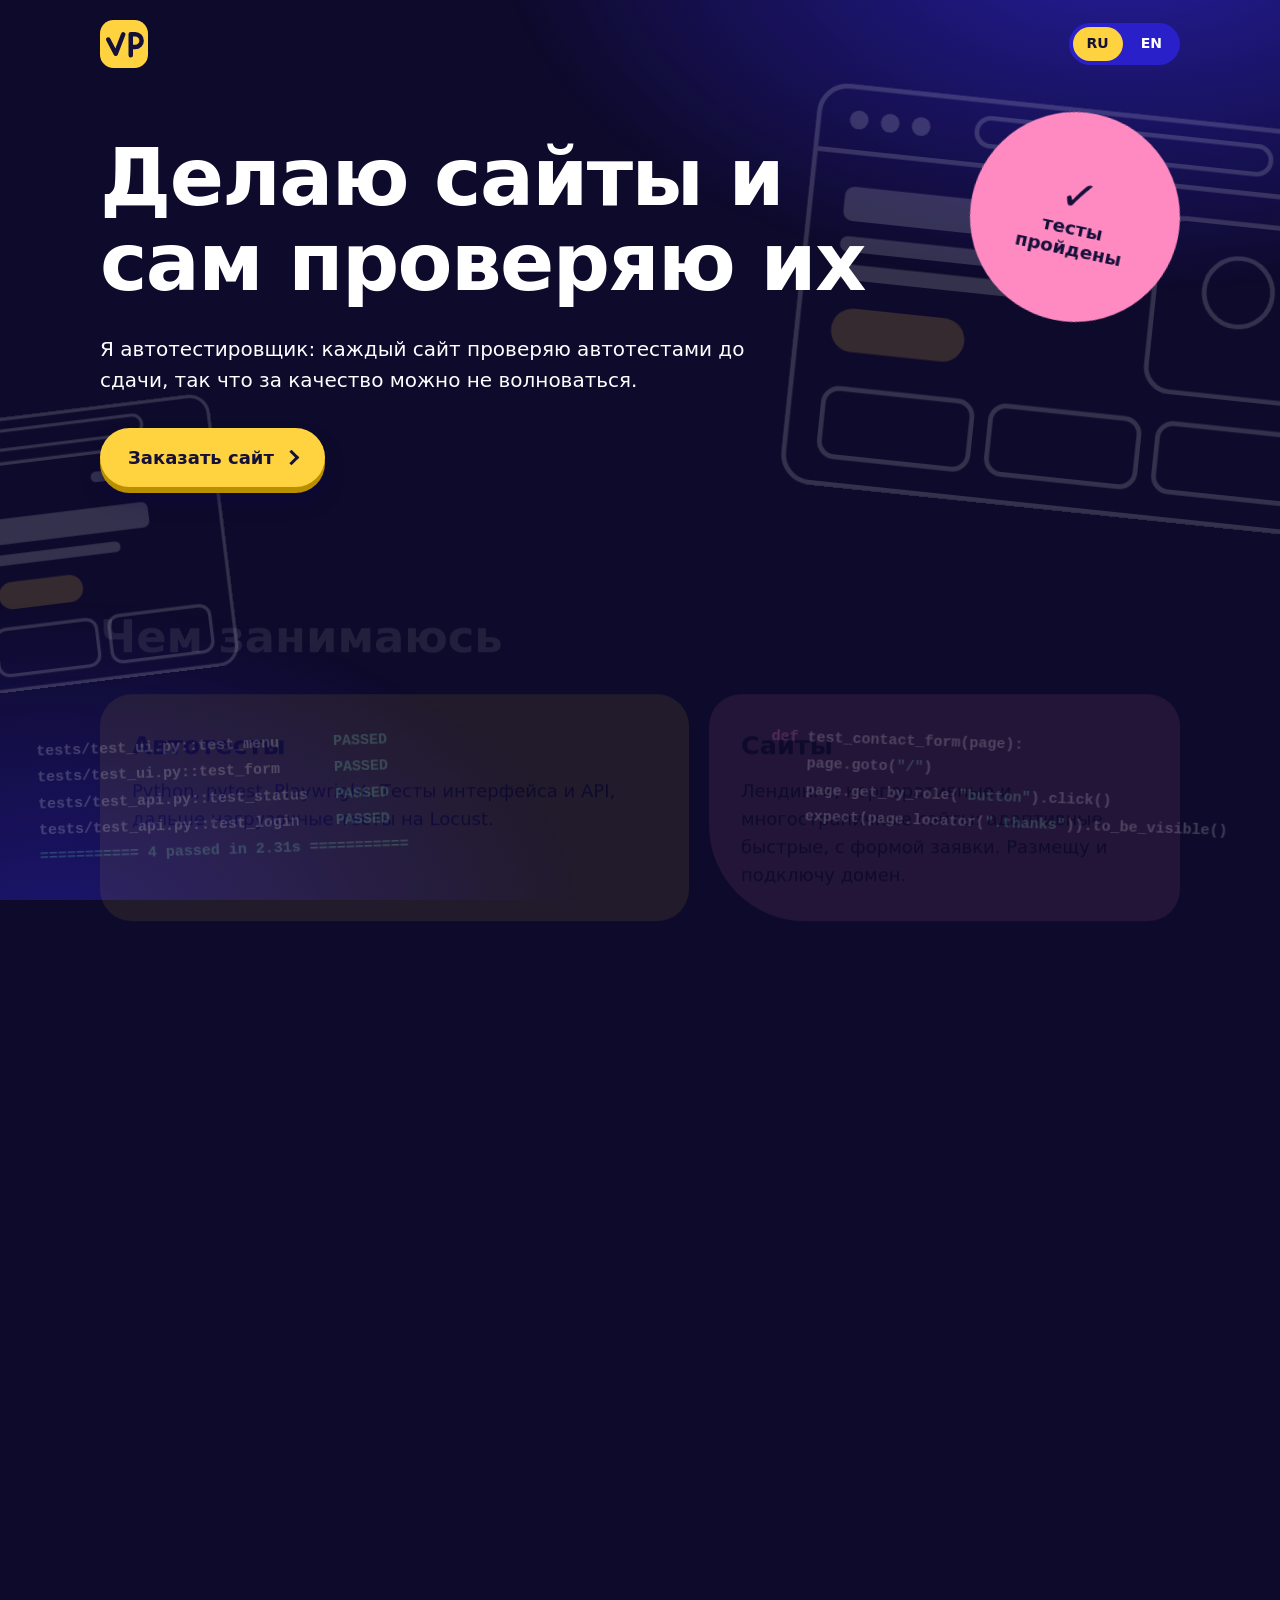
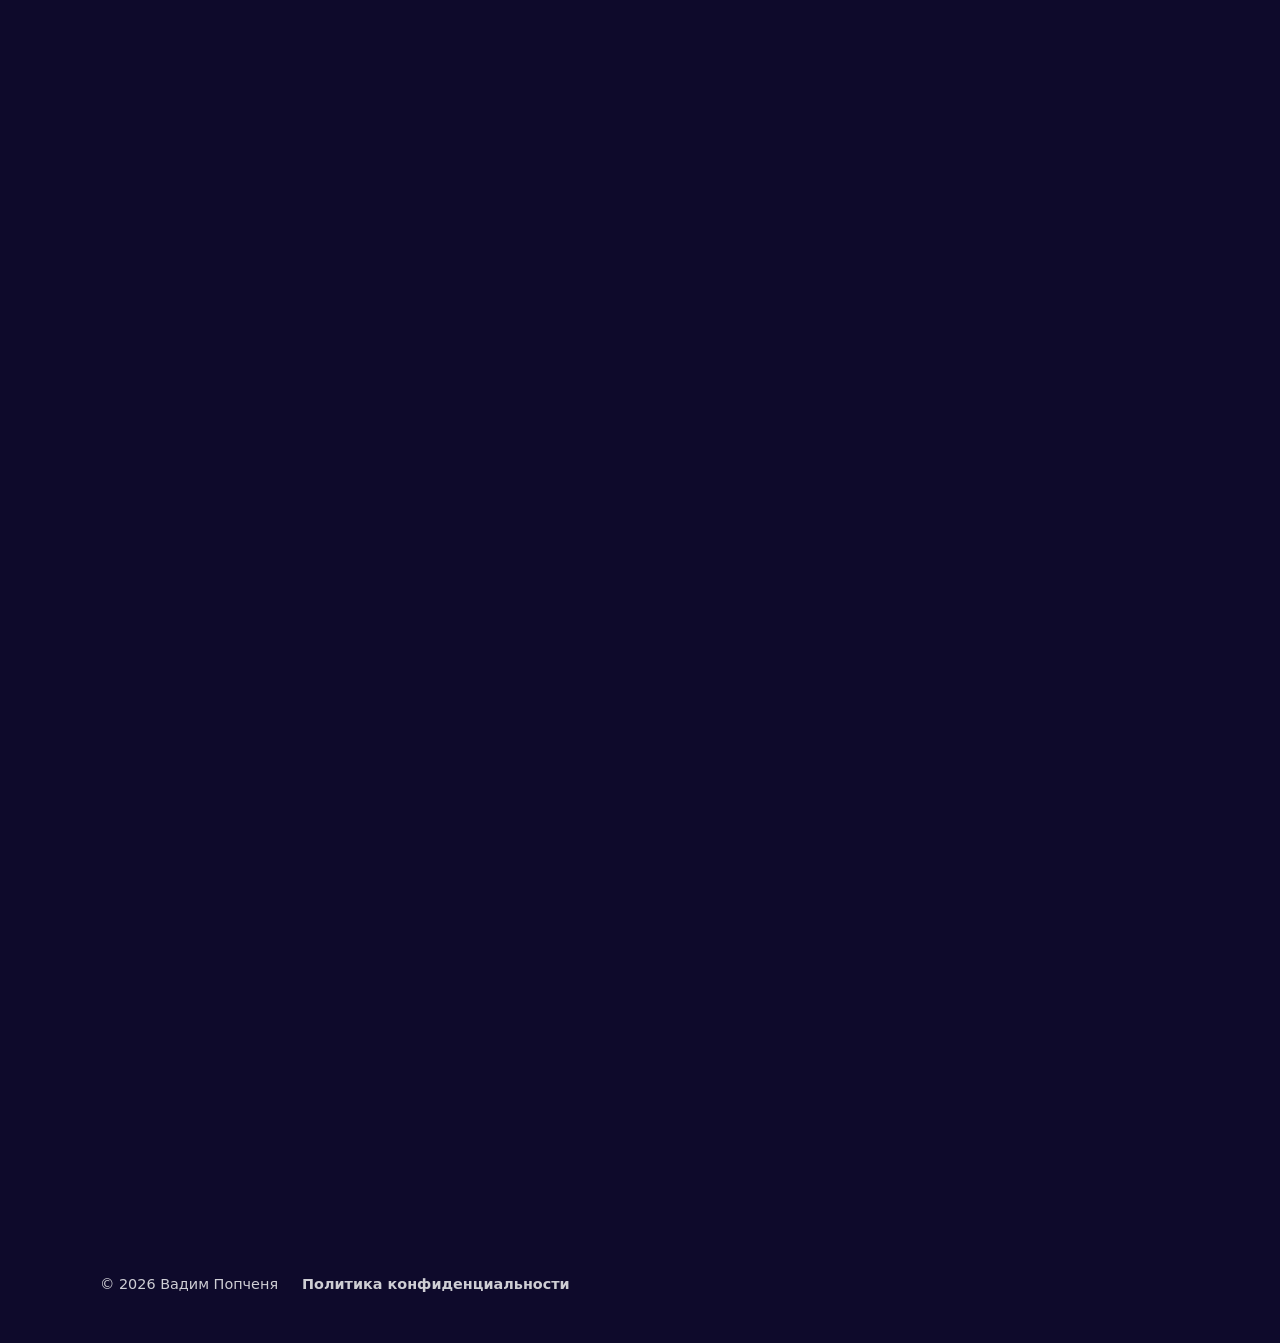
==== commit c9b05862: "Телефон: страница не съезжает вбок, равные отступы в карточках - запасной overflow-x: hidden для ста" ====
--- a/index.html
+++ b/index.html
@@ -124,9 +124,9 @@
       <h2 id="prices">Услуги и цены</h2>
       <!-- Валюта переключается только CSS (:has), без JS. В браузерах без :has видны обе цены. -->
       <fieldset data-testid="currency-switch" class="currency">
-        <legend>Цены для</legend>
-        <label data-testid="currency-rub" class="chip"><input type="radio" name="currency" value="rub" checked><span>Россия · ₽</span></label>
-        <label data-testid="currency-byn" class="chip"><input type="radio" name="currency" value="byn"><span>Беларусь · BYN</span></label>
+        <legend>Тарифы для</legend>
+        <label data-testid="currency-rub" class="chip"><input type="radio" name="currency" value="rub" checked><span>России · ₽</span></label>
+        <label data-testid="currency-byn" class="chip"><input type="radio" name="currency" value="byn"><span>Беларуси · BYN</span></label>
       </fieldset>
       <!-- Цены в BYN: пересчёт цен в ₽ по курсу НБРБ на 26.10.2026 (100 ₽ = 3,6597 BYN), округлено до 10 BYN -->
       <!-- ЗАГЛУШКИ: цены ориентировочные, заменить на свои -->
--- a/css/style.css
+++ b/css/style.css
@@ -11,13 +11,18 @@
   --ink: #14103a;
   --white: #ffffff;
   --gutter: 20px;
+  --card-pad: 32px;      /* inner padding of every card: the same on all four sides */
+  --section-gap: 88px;   /* space between sections */
+  --heading-gap: 32px;   /* space under a section heading: smaller than above it, so the heading sticks to its content */
   --ease: cubic-bezier(.22, .8, .24, 1);
   /* system fonts: nothing to download */
   --font: system-ui, -apple-system, "Segoe UI", Roboto, "Helvetica Neue", Arial, sans-serif;
 }
 * { box-sizing: border-box; }
 /* overflow-x: the stamp starts its animation at twice its size; it must not make the page scroll sideways */
-html { -webkit-text-size-adjust: 100%; scroll-behavior: smooth; overflow-x: clip; }
+/* overflow-x: hidden is the fallback for browsers without clip (older Safari, e.g. in-app browsers on iPhone);
+   body gets it too, because iOS ignores it on html alone */
+html { -webkit-text-size-adjust: 100%; scroll-behavior: smooth; overflow-x: hidden; overflow-x: clip; }
 body {
   margin: 0;
   background: var(--bg);
@@ -25,6 +30,7 @@
   font-family: var(--font);
   font-size: 18px;
   line-height: 1.55;
+  overflow-x: hidden; overflow-x: clip;
 }
 a { color: inherit; }
 ::selection { background: var(--yellow); color: var(--ink); }
@@ -145,17 +151,18 @@
 .js .reveal.in { opacity: 1; transform: none; }
 @keyframes reveal-safety { to { opacity: 1; transform: none; } }
 
-section { padding: 0 0 88px; }
-h2 { font-family: var(--font); font-weight: 700; font-size: clamp(1.7rem, 4.5vw, 2.8rem); line-height: 1.1; margin: 0 0 32px; }
+section { padding: 0 0 var(--section-gap); }
+h2 { font-family: var(--font); font-weight: 700; font-size: clamp(1.7rem, 4.5vw, 2.8rem); line-height: 1.1; margin: 0 0 var(--heading-gap); }
 
 .panels { display: grid; grid-template-columns: 1.25fr 1fr; gap: 20px; }
 .panel {
-  border-radius: 32px; padding: 36px; color: var(--ink);
+  border-radius: 32px; padding: var(--card-pad); color: var(--ink);
   transition: transform .4s var(--ease), border-radius .4s var(--ease);
 }
 .panel:hover { transform: translateY(-14px) rotate(-.8deg); }
 .panel.tests { background: var(--yellow); --mark: var(--white); }
-.panel.sites { background: var(--pink); border-radius: 32px 32px 32px 120px; --mark: var(--mint); }
+/* the big corner must stay clear of the last line of text: test_sites_panel_text_stays_inside_rounded_corner */
+.panel.sites { background: var(--pink); border-radius: 32px 32px 32px 96px; --mark: var(--mint); }
 .panel.sites:hover { border-radius: 32px 32px 32px 32px; transform: translateY(-14px) rotate(.8deg); }
 .panel h3 { font-family: var(--font); font-weight: 700; font-size: 1.6rem; margin: 0 0 12px; }
 .panel p { margin: 0; }
@@ -189,7 +196,7 @@
   --accent: var(--mint);
   overflow: hidden;
   display: flex; flex-direction: column; justify-content: space-between; gap: 56px;
-  min-height: 250px; padding: 28px; text-decoration: none;
+  min-height: 250px; padding: var(--card-pad); text-decoration: none;
 }
 .card:nth-child(2) { --accent: var(--pink); }
 /* light that follows the cursor */
@@ -221,7 +228,7 @@
 }
 .card:hover .soon { background: var(--accent); color: var(--ink); }
 
-.works { border: 3px dashed rgba(255, 255, 255, .6); border-radius: 32px; padding: 40px; transition: border-color .3s var(--ease); }
+.works { border: 3px dashed rgba(255, 255, 255, .6); border-radius: 32px; padding: var(--card-pad); transition: border-color .3s var(--ease); }
 .works:hover { border-color: var(--yellow); }
 .works p { margin: 0 0 24px; max-width: 32em; font-size: 1.15rem; }
 
@@ -273,7 +280,7 @@
 .plans::after { right: 14%; bottom: -10%; background: var(--mint); }
 .plan {
   --accent: var(--yellow);
-  display: flex; flex-direction: column; gap: 14px; padding: 28px;
+  display: flex; flex-direction: column; gap: 14px; padding: var(--card-pad);
 }
 .plan:nth-child(2) { --accent: var(--mint); }
 .plan:nth-child(3) { --accent: var(--pink); }
@@ -298,6 +305,8 @@
   border-right: 3px solid var(--accent); border-bottom: 3px solid var(--accent); transform: rotate(45deg);
 }
 .plan .btn { margin-top: auto; align-self: flex-start; }
+/* the yellow buttons have a 6px step under them; add it to the bottom padding so the space looks equal */
+.plan, .works { padding-bottom: calc(var(--card-pad) + 6px); }
 .plans-note { margin: 24px 0 0; max-width: 40em; font-size: 1rem; opacity: .85; }
 
 /* "how the work goes": numbered steps, accent colours cycle like the price cards */
@@ -311,7 +320,7 @@
 
 /* order form */
 .order {
-  padding: 36px;
+  padding: var(--card-pad);
   background: linear-gradient(150deg, rgba(255, 255, 255, .16), rgba(255, 255, 255, .05));
   box-shadow: inset 0 1px 0 rgba(255, 255, 255, .35);
 }
@@ -350,7 +359,8 @@
 }
 .consent a { color: var(--pink); font-weight: 800; }
 .consent a:hover { color: var(--mint); }
-.hp { position: absolute; left: -9999px; width: 1px; height: 1px; overflow: hidden; }
+/* bot trap: hidden in place, not pushed 9999px off screen, which some phone browsers let you pan to */
+.hp { position: absolute; width: 1px; height: 1px; overflow: hidden; clip-path: inset(50%); white-space: nowrap; }
 .form-actions { display: flex; flex-wrap: wrap; align-items: center; gap: 16px 24px; }
 .form-actions .btn { border: 0; font: inherit; font-weight: 800; cursor: pointer; }
 .form-actions .btn:disabled { opacity: .6; cursor: progress; transform: none; }
@@ -424,15 +434,15 @@
   .plans { grid-template-columns: 1fr; }
 }
 @media (max-width: 760px) {
-  :root { --gutter: 16px; }
+  :root { --gutter: 16px; --card-pad: 24px; --section-gap: 64px; --heading-gap: 24px; }
   .bg-win-a { width: 78vw; right: -22vw; top: 18vh; }
   .bg-win-b, .bg-code-a { display: none; }
   .bg pre.bg-code-b { font-size: 11px; left: 3vw; bottom: 3vh; }
   .hero { padding: 24px 0 72px; }
   .stamp { position: static; margin: 0 0 24px; }
   .panels, .cards, .form-grid { grid-template-columns: 1fr; }
-  .panel, .works { padding: 28px; }
-  .order { padding: 24px; }
+  /* a big corner on a narrow card cuts into the last line of text */
+  .panel.sites { border-radius: 32px 32px 32px 64px; }
   .contacts a, .contacts .soon-row { flex-direction: column; gap: 4px; }
   .contacts .val { text-align: left; }
   .currency legend { float: none; line-height: 1.4; margin-bottom: 10px; } /* both pills fit in one row */
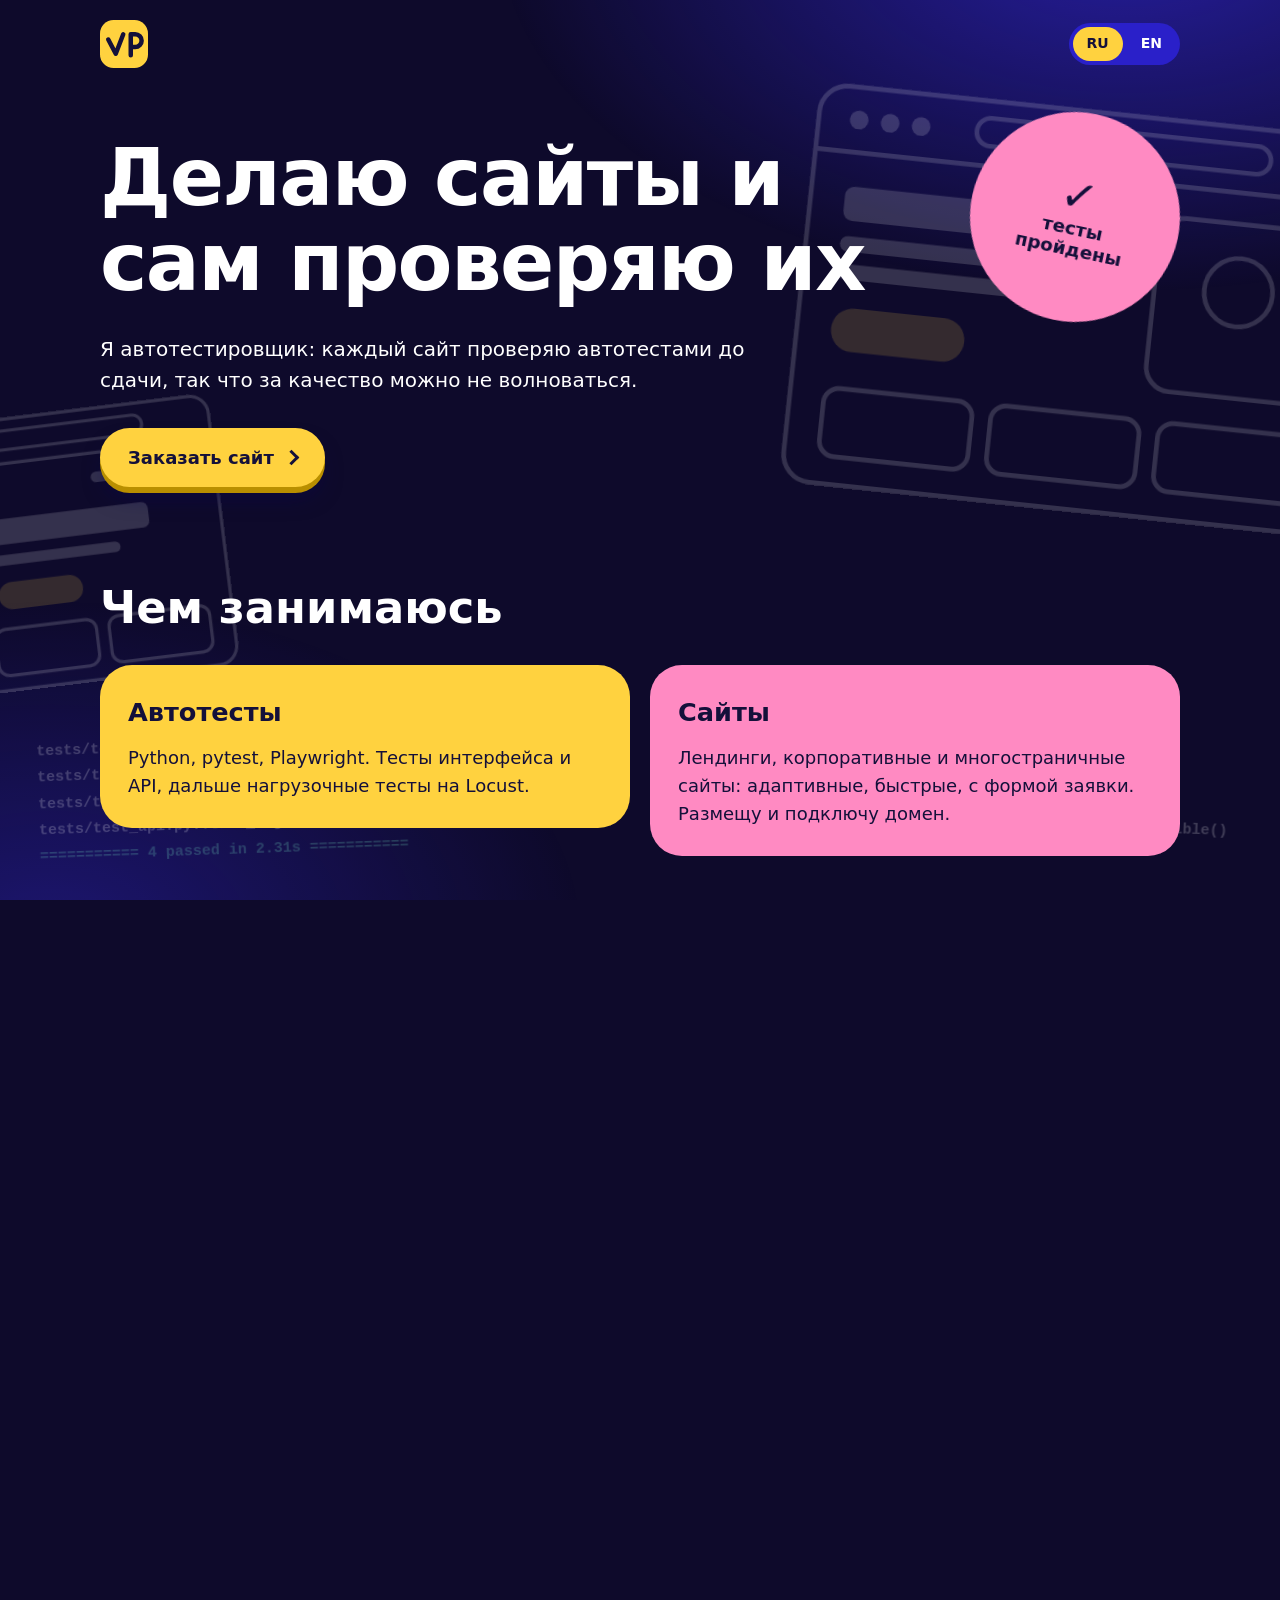
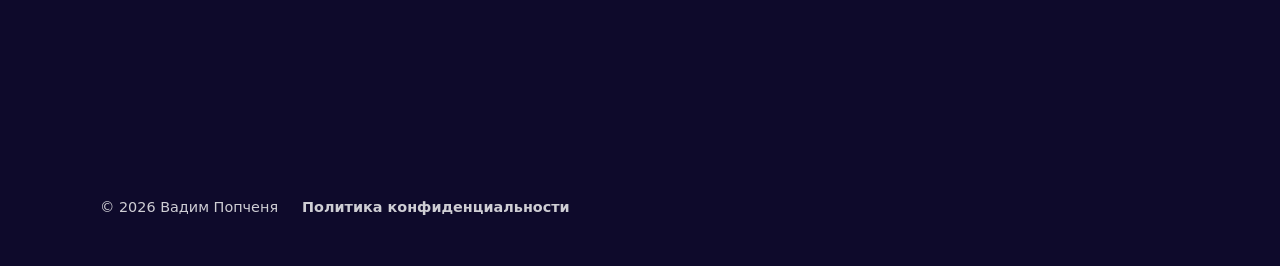
==== commit 9e287660: "Блок «Обо мне» с фото, равные отступы в карточках «Чем занимаюсь» - «Обо мне» перед формой заявки: ф" ====
--- a/index.html
+++ b/index.html
@@ -224,6 +224,24 @@
       </div>
     </section>
 
+    <section data-testid="section-about" class="reveal" aria-labelledby="about">
+      <h2 id="about">Обо мне</h2>
+      <div class="about">
+        <figure class="about-figure">
+          <img data-testid="about-photo" class="about-photo" src="img/vadim-480.webp"
+               srcset="img/vadim-480.webp 480w, img/vadim-960.webp 960w"
+               sizes="(max-width: 760px) 280px, 360px" width="480" height="600"
+               loading="lazy" decoding="async" alt="Вадим Попченя">
+        </figure>
+        <div class="about-text">
+          <p data-testid="about-name" class="about-name">Вадим Попченя</p>
+          <p class="about-role">Делаю сайты и автотесты для них</p>
+          <p>Пишу автотесты на Python (pytest, Playwright) и прогоняю их на каждом своём сайте: перед сдачей проверяю, что страницы открываются на телефоне и компьютере, заявки с формы доходят, а ссылки работают.</p>
+          <a data-testid="about-github" class="about-link" href="https://github.com/vpopchenya" rel="me noopener">Код и тесты на GitHub</a>
+        </div>
+      </div>
+    </section>
+
     <section data-testid="section-order" class="reveal" aria-labelledby="order">
       <h2 id="order">Заказать сайт</h2>
       <div class="order">
--- a/css/style.css
+++ b/css/style.css
@@ -11,7 +11,7 @@
   --ink: #14103a;
   --white: #ffffff;
   --gutter: 20px;
-  --card-pad: 32px;      /* inner padding of every card: the same on all four sides */
+  --card-pad: 28px;      /* inner padding of every card: the same on all four sides */
   --section-gap: 88px;   /* space between sections */
   --heading-gap: 32px;   /* space under a section heading: smaller than above it, so the heading sticks to its content */
   --ease: cubic-bezier(.22, .8, .24, 1);
@@ -154,16 +154,27 @@
 section { padding: 0 0 var(--section-gap); }
 h2 { font-family: var(--font); font-weight: 700; font-size: clamp(1.7rem, 4.5vw, 2.8rem); line-height: 1.1; margin: 0 0 var(--heading-gap); }
 
-.panels { display: grid; grid-template-columns: 1.25fr 1fr; gap: 20px; }
+/* each card is as tall as its own text (align-items: start), so the space above, below and on the left
+   is the same --card-pad. text-box trims the invisible line-height air above the heading and below
+   the last line; browsers without it keep a few extra pixels there, which is fine */
+.panels { display: grid; grid-template-columns: 1fr 1fr; gap: 20px; align-items: start; }
 .panel {
-  border-radius: 32px; padding: var(--card-pad); color: var(--ink);
-  transition: transform .4s var(--ease), border-radius .4s var(--ease);
-}
-.panel:hover { transform: translateY(-14px) rotate(-.8deg); }
-.panel.tests { background: var(--yellow); --mark: var(--white); }
-/* the big corner must stay clear of the last line of text: test_sites_panel_text_stays_inside_rounded_corner */
-.panel.sites { background: var(--pink); border-radius: 32px 32px 32px 96px; --mark: var(--mint); }
-.panel.sites:hover { border-radius: 32px 32px 32px 32px; transform: translateY(-14px) rotate(.8deg); }
+  position: relative; text-box: trim-both cap alphabetic;
+  border-radius: 32px; padding: var(--card-pad); color: var(--ink); background: var(--panel-color);
+  transition: transform .4s var(--ease), box-shadow .4s var(--ease);
+}
+.panel.tests { --panel-color: var(--yellow); --mark: var(--white); }
+.panel.sites { --panel-color: var(--pink); --mark: var(--mint); }
+/* hover: the card lifts like the price cards, and a "test passed" tick is stamped in the corner */
+.panel:hover { transform: translateY(-8px); box-shadow: 0 26px 44px -20px color-mix(in srgb, var(--panel-color) 80%, transparent); }
+.panel::after {
+  content: "✓"; position: absolute; top: var(--card-pad); right: var(--card-pad);
+  width: 36px; height: 36px; border-radius: 50%; display: grid; place-items: center;
+  background: var(--ink); color: var(--panel-color); font-weight: 800; font-size: 1.1rem;
+  opacity: 0; transform: scale(.4) rotate(-40deg);
+  transition: opacity .25s var(--ease), transform .45s cubic-bezier(.2, 1.6, .4, 1);
+}
+.panel:hover::after { opacity: 1; transform: none; }
 .panel h3 { font-family: var(--font); font-weight: 700; font-size: 1.6rem; margin: 0 0 12px; }
 .panel p { margin: 0; }
 .panel .sweep:hover { color: var(--ink); }
@@ -318,6 +329,20 @@
 .steps strong { font-weight: 700; }
 .steps span { font-size: .95rem; opacity: .9; }
 
+/* about me: the photo in a rounded frame, a thin yellow frame offset behind it, no glow */
+.about { display: grid; grid-template-columns: minmax(0, 360px) 1fr; gap: 56px; align-items: center; }
+.about-figure { position: relative; isolation: isolate; margin: 0 14px 14px 0; max-width: 360px; }
+.about-figure::before {
+  content: ""; position: absolute; inset: 0; z-index: -1;
+  border: 2px solid var(--yellow); border-radius: 32px; transform: translate(14px, 14px);
+}
+.about-photo { display: block; width: 100%; height: auto; border-radius: 32px; background: var(--blue-deep); }
+.about-text p { margin: 0 0 16px; max-width: 34em; }
+.about-text .about-name { margin: 0 0 4px; font-weight: 700; font-size: clamp(1.6rem, 3vw, 2.2rem); line-height: 1.15; }
+.about-text .about-role { margin: 0 0 20px; font-weight: 800; color: var(--yellow); }
+.about-link { color: var(--pink); font-weight: 800; transition: color .3s var(--ease); }
+.about-link:hover { color: var(--mint); }
+
 /* order form */
 .order {
   padding: var(--card-pad);
@@ -441,11 +466,11 @@
   .hero { padding: 24px 0 72px; }
   .stamp { position: static; margin: 0 0 24px; }
   .panels, .cards, .form-grid { grid-template-columns: 1fr; }
-  /* a big corner on a narrow card cuts into the last line of text */
-  .panel.sites { border-radius: 32px 32px 32px 64px; }
   .contacts a, .contacts .soon-row { flex-direction: column; gap: 4px; }
   .contacts .val { text-align: left; }
   .currency legend { float: none; line-height: 1.4; margin-bottom: 10px; } /* both pills fit in one row */
+  .about { grid-template-columns: 1fr; gap: 32px; }
+  .about-figure { max-width: 280px; }
 }
 @media (prefers-reduced-motion: reduce) {
   html { scroll-behavior: auto; }
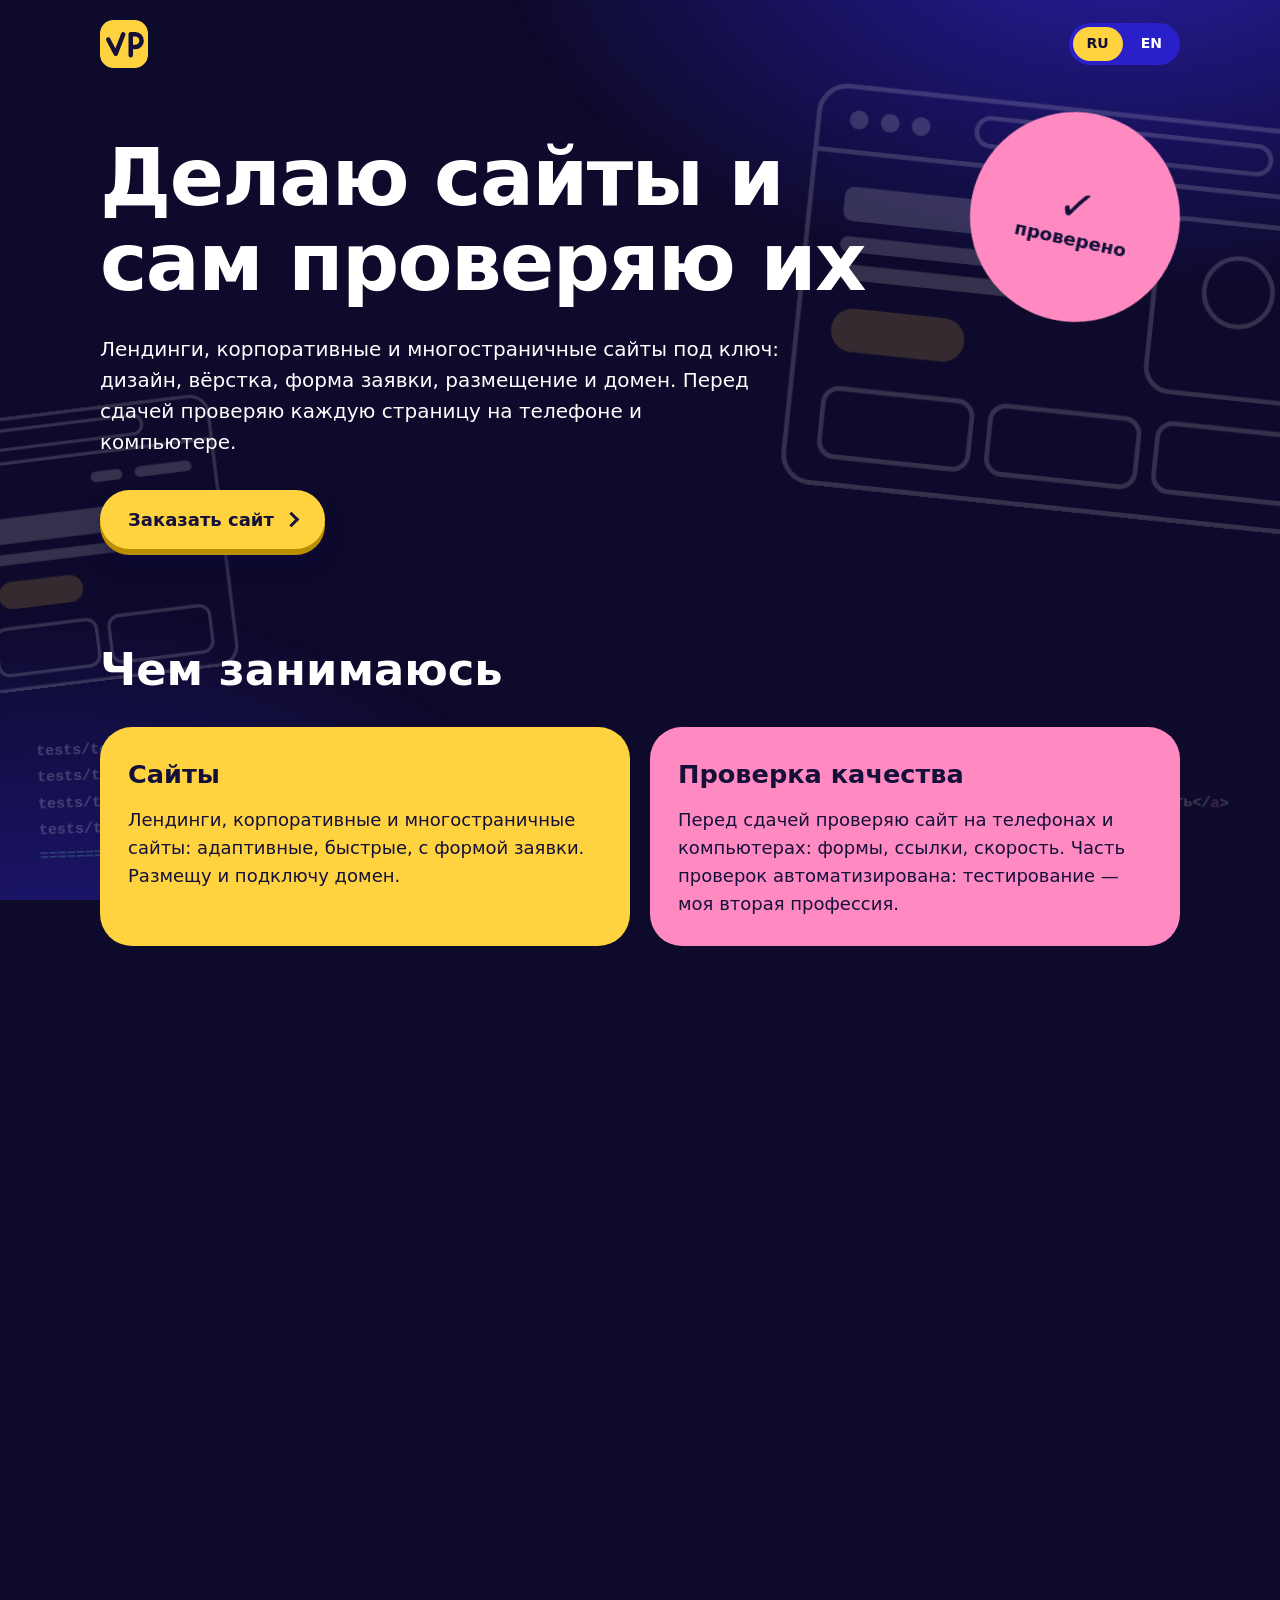
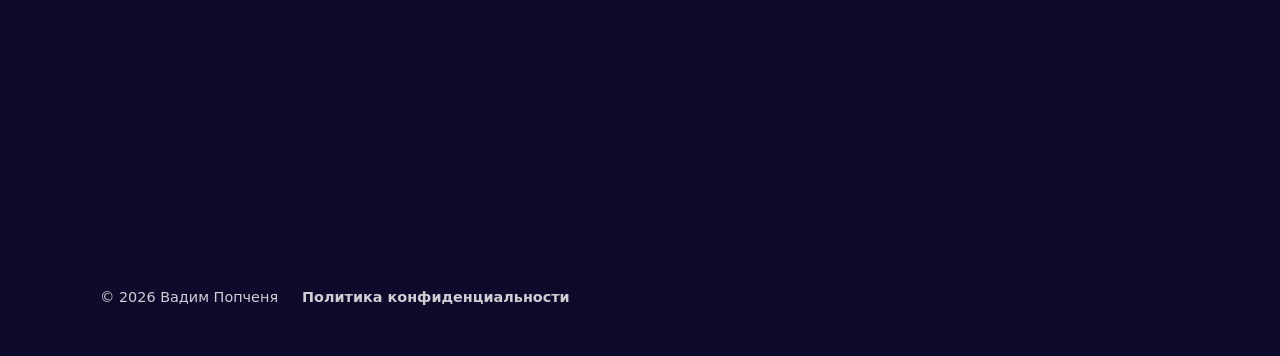
==== commit fdc333a3: "Упор на разработку сайтов: новые тексты, тестирование как дополнение - заголовок и описание для поис" ====
--- a/index.html
+++ b/index.html
@@ -6,8 +6,8 @@
 <!-- Security policy: only this site's own files, plus the form service. If you change the inline script below, its hash here must change too. -->
 <meta http-equiv="Content-Security-Policy" content="default-src 'none'; script-src 'self' 'sha256-WZRJfWvsnNCPcxzZwvyhovnZGqhZaC+8gPGPRbx6wTk='; style-src 'self'; img-src 'self'; connect-src https://api.web3forms.com; base-uri 'none'; form-action 'none'">
 <meta name="referrer" content="strict-origin-when-cross-origin">
-<title>Вадим Попченя: сайты-визитки и лендинги с автотестами</title>
-<meta name="description" content="Делаю лендинги, корпоративные и многостраничные сайты и проверяю каждый автотестами до сдачи. Python, pytest, Playwright.">
+<title>Вадим Попченя — разработка сайтов: лендинги и сайты для бизнеса</title>
+<meta name="description" content="Делаю лендинги, корпоративные и многостраничные сайты под ключ: удобные на телефоне, быстрые, с формой заявки. Перед сдачей проверяю каждый сайт.">
 <meta name="author" content="Вадим Попченя">
 <meta name="robots" content="index, follow, max-image-preview:large">
 <meta name="theme-color" content="#0e0a2b">
@@ -17,15 +17,15 @@
 <link rel="alternate" hreflang="x-default" href="https://vpopchenya.github.io/">
 <meta property="og:type" content="website">
 <meta property="og:site_name" content="Вадим Попченя">
-<meta property="og:title" content="Вадим Попченя: сайты, которые я сам проверяю автотестами">
-<meta property="og:description" content="Лендинги, корпоративные и многостраничные сайты. Каждый проверяю автотестами до сдачи.">
+<meta property="og:title" content="Вадим Попченя — разработка сайтов">
+<meta property="og:description" content="Лендинги, корпоративные и многостраничные сайты под ключ. Перед сдачей проверяю каждый сайт.">
 <meta property="og:url" content="https://vpopchenya.github.io/">
 <meta property="og:locale" content="ru_RU">
 <meta property="og:locale:alternate" content="en_US">
 <meta property="og:image" content="https://vpopchenya.github.io/img/og-ru.png">
 <meta property="og:image:width" content="1200">
 <meta property="og:image:height" content="630">
-<meta property="og:image:alt" content="Вадим Попченя: делаю сайты и сам проверяю их автотестами">
+<meta property="og:image:alt" content="Вадим Попченя — разработка сайтов под ключ">
 <meta name="twitter:card" content="summary_large_image">
 <link rel="icon" href="favicon.svg" type="image/svg+xml">
 <link rel="stylesheet" href="css/style.css">
@@ -34,7 +34,7 @@
 <script type="application/ld+json">
 {"@context":"https://schema.org","@graph":[
 {"@type":"WebSite","@id":"https://vpopchenya.github.io/#website","url":"https://vpopchenya.github.io/","name":"Вадим Попченя","inLanguage":"ru","publisher":{"@id":"https://vpopchenya.github.io/#person"}},
-{"@type":"Person","@id":"https://vpopchenya.github.io/#person","name":"Вадим Попченя","alternateName":"Vadim Popchenya","url":"https://vpopchenya.github.io/","jobTitle":"Автотестировщик и разработчик сайтов","sameAs":["https://github.com/vpopchenya"],"knowsAbout":["Автоматизированное тестирование","Python","pytest","Playwright","Разработка сайтов"]}
+{"@type":"Person","@id":"https://vpopchenya.github.io/#person","name":"Вадим Попченя","alternateName":"Vadim Popchenya","url":"https://vpopchenya.github.io/","jobTitle":"Разработчик сайтов","sameAs":["https://github.com/vpopchenya"],"knowsAbout":["Разработка сайтов","HTML","CSS","JavaScript","Автоматизированное тестирование","Python"]}
 ]}
 </script>
 </head>
@@ -75,10 +75,10 @@
     <rect x="240" y="200" width="96" height="44" rx="10"/>
   </svg>
   <!-- test code -->
-  <pre class="bg-item bg-code-a" data-speed="0.3"><span class="kw">def</span> test_contact_form(page):
-    page.goto(<span class="ok">"/"</span>)
-    page.get_by_role(<span class="ok">"button"</span>).click()
-    expect(page.locator(<span class="ok">".thanks"</span>)).to_be_visible()</pre>
+  <pre class="bg-item bg-code-a" data-speed="0.3">&lt;<span class="kw">section</span> class=<span class="ok">"hero"</span>&gt;
+  &lt;<span class="kw">h1</span>&gt;Новый сайт&lt;/<span class="kw">h1</span>&gt;
+  &lt;<span class="kw">a</span> class=<span class="ok">"btn"</span> href=<span class="ok">"#order"</span>&gt;Заказать&lt;/<span class="kw">a</span>&gt;
+&lt;/<span class="kw">section</span>&gt;</pre>
   <pre class="bg-item bg-code-b" data-speed="0.16">tests/test_ui.py::test_menu      <span class="ok">PASSED</span>
 tests/test_ui.py::test_form      <span class="ok">PASSED</span>
 tests/test_api.py::test_status   <span class="ok">PASSED</span>
@@ -99,23 +99,23 @@
     <div class="hero">
       <div data-testid="stamp" class="stamp" aria-hidden="true">
         <span class="tick">✓</span>
-        <span>тесты<br>пройдены</span>
+        <span>проверено</span>
       </div>
       <h1 data-testid="hero-title" class="intro"><span>Делаю сайты и сам проверяю их</span></h1>
-      <p class="lead intro"><span class="sweep">Я автотестировщик: каждый сайт проверяю автотестами до сдачи, так что за качество можно не волноваться.</span></p>
+      <p class="lead intro"><span class="sweep">Лендинги, корпоративные и многостраничные сайты под ключ: дизайн, вёрстка, форма заявки, размещение и домен. Перед сдачей проверяю каждую страницу на телефоне и компьютере.</span></p>
       <div class="intro"><a data-testid="hero-order" class="btn" href="#order">Заказать сайт</a></div>
     </div>
 
     <section data-testid="section-what" class="reveal" aria-labelledby="what">
       <h2 id="what">Чем занимаюсь</h2>
       <div class="panels">
-        <div data-testid="panel-tests" class="panel tests">
-          <h3>Автотесты</h3>
-          <p><span class="sweep">Python, pytest, Playwright. Тесты интерфейса и API, дальше нагрузочные тесты на Locust.</span></p>
-        </div>
         <div data-testid="panel-sites" class="panel sites">
           <h3>Сайты</h3>
           <p><span class="sweep">Лендинги, корпоративные и многостраничные сайты: адаптивные, быстрые, с формой заявки. Размещу и подключу домен.</span></p>
+        </div>
+        <div data-testid="panel-tests" class="panel tests">
+          <h3>Проверка качества</h3>
+          <p><span class="sweep">Перед сдачей проверяю сайт на телефонах и компьютерах: формы, ссылки, скорость. Часть проверок автоматизирована: тестирование — моя вторая профессия.</span></p>
         </div>
       </div>
     </section>
@@ -139,7 +139,7 @@
             <li>Адаптивный дизайн под телефон и компьютер</li>
             <li>Форма заявки и кнопки связи</li>
             <li>Базовая SEO-настройка</li>
-            <li>Проверка автотестами до сдачи</li>
+            <li>Проверка на телефоне и компьютере до сдачи</li>
             <li>Срок: от 3 дней</li>
           </ul>
           <a data-testid="plan-order" class="btn" href="#order" data-plan="Лендинг">Заказать</a>
@@ -152,7 +152,7 @@
             <li>До 6 страниц</li>
             <li>Дизайн под ваш фирменный стиль</li>
             <li>Форма заявки, SEO-настройка, карта сайта</li>
-            <li>Автотесты на ключевые страницы</li>
+            <li>Проверка ключевых страниц и формы</li>
             <li>Срок: от 2 недель</li>
           </ul>
           <a data-testid="plan-order" class="btn" href="#order" data-plan="Корпоративный сайт">Заказать</a>
@@ -165,7 +165,7 @@
             <li>От 10 страниц</li>
             <li>Единый дизайн и шаблоны страниц</li>
             <li>Структура под поисковые запросы</li>
-            <li>Автотесты на все страницы и формы</li>
+            <li>Проверка всех страниц и форм</li>
             <li>Срок: от 4 недель</li>
           </ul>
           <a data-testid="plan-order" class="btn" href="#order" data-plan="Многостраничный сайт">Заказать</a>
@@ -180,7 +180,7 @@
         <li data-testid="step-1"><strong>Обсуждение задачи</strong><span>Вы рассказываете, что нужно, я уточняю детали.</span></li>
         <li data-testid="step-2"><strong>Структура и смета</strong><span>Согласуем страницы и итоговую цену.</span></li>
         <li data-testid="step-3"><strong>Дизайн и разработка</strong><span>Делаю сайт и показываю промежуточный результат.</span></li>
-        <li data-testid="step-4"><strong>Проверка</strong><span>Автотесты и проверка на телефоне и компьютере.</span></li>
+        <li data-testid="step-4"><strong>Проверка</strong><span>Проверяю сайт на телефоне и компьютере, формы и ссылки.</span></li>
         <li data-testid="step-5"><strong>Публикация</strong><span>Размещаю сайт и подключаю домен.</span></li>
       </ol>
       <p class="plans-note">Сроки считаются после согласования сметы и получения всех материалов.</p>
@@ -235,9 +235,9 @@
         </figure>
         <div class="about-text">
           <p data-testid="about-name" class="about-name">Вадим Попченя</p>
-          <p class="about-role">Делаю сайты и автотесты для них</p>
-          <p>Пишу автотесты на Python (pytest, Playwright) и прогоняю их на каждом своём сайте: перед сдачей проверяю, что страницы открываются на телефоне и компьютере, заявки с формы доходят, а ссылки работают.</p>
-          <a data-testid="about-github" class="about-link" href="https://github.com/vpopchenya" rel="me noopener">Код и тесты на GitHub</a>
+          <p class="about-role">Разработчик сайтов</p>
+          <p>Делаю лендинги и сайты для бизнеса: от структуры и дизайна до размещения и домена. Мой плюс — опыт тестировщика: перед сдачей проверяю каждую страницу, форму и ссылку, в том числе автотестами на Python.</p>
+          <a data-testid="about-github" class="about-link" href="https://github.com/vpopchenya" rel="me noopener">Мой GitHub</a>
         </div>
       </div>
     </section>
--- a/css/style.css
+++ b/css/style.css
@@ -154,17 +154,16 @@
 section { padding: 0 0 var(--section-gap); }
 h2 { font-family: var(--font); font-weight: 700; font-size: clamp(1.7rem, 4.5vw, 2.8rem); line-height: 1.1; margin: 0 0 var(--heading-gap); }
 
-/* each card is as tall as its own text (align-items: start), so the space above, below and on the left
-   is the same --card-pad. text-box trims the invisible line-height air above the heading and below
-   the last line; browsers without it keep a few extra pixels there, which is fine */
-.panels { display: grid; grid-template-columns: 1fr 1fr; gap: 20px; align-items: start; }
+/* both cards share one height (the owner's choice), so the card with less text has more space below it.
+   text-box trims the invisible line-height air above the heading and below the last line */
+.panels { display: grid; grid-template-columns: 1fr 1fr; gap: 20px; }
 .panel {
   position: relative; text-box: trim-both cap alphabetic;
   border-radius: 32px; padding: var(--card-pad); color: var(--ink); background: var(--panel-color);
   transition: transform .4s var(--ease), box-shadow .4s var(--ease);
 }
-.panel.tests { --panel-color: var(--yellow); --mark: var(--white); }
-.panel.sites { --panel-color: var(--pink); --mark: var(--mint); }
+.panel.sites { --panel-color: var(--yellow); --mark: var(--white); } /* the main card: yellow, first */
+.panel.tests { --panel-color: var(--pink); --mark: var(--mint); }
 /* hover: the card lifts like the price cards, and a "test passed" tick is stamped in the corner */
 .panel:hover { transform: translateY(-8px); box-shadow: 0 26px 44px -20px color-mix(in srgb, var(--panel-color) 80%, transparent); }
 .panel::after {
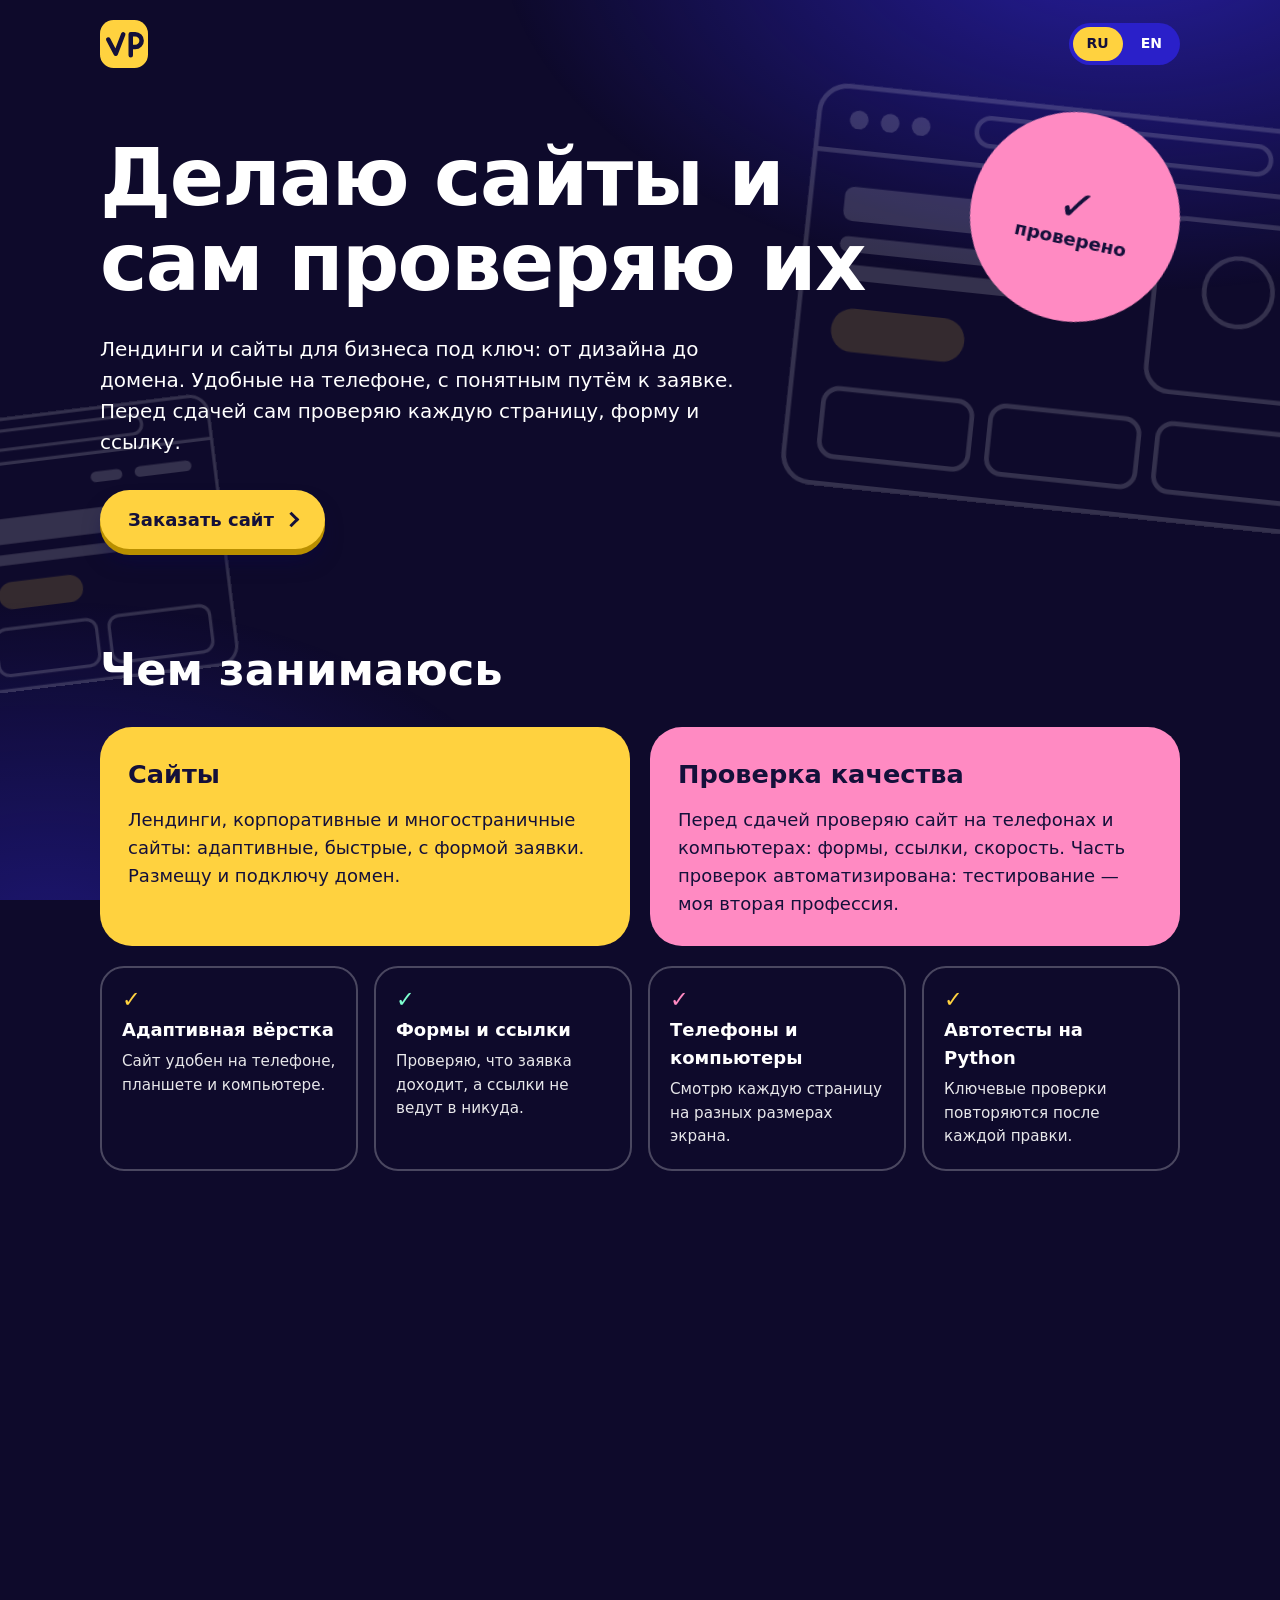
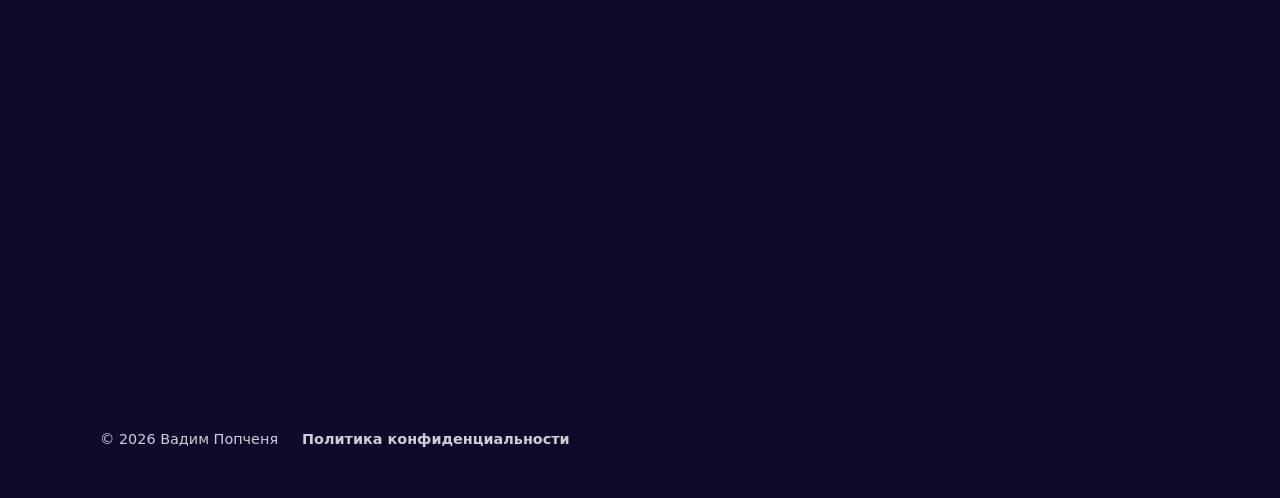
==== commit 895182e1: "Кнопки связи вместо формы, настоящие работы, блок проверок, картинки для соцсетей Co-Authored-By: Cl" ====
--- a/index.html
+++ b/index.html
@@ -3,8 +3,8 @@
 <head>
 <meta charset="utf-8">
 <meta name="viewport" content="width=device-width, initial-scale=1">
-<!-- Security policy: only this site's own files, plus the form service. If you change the inline script below, its hash here must change too. -->
-<meta http-equiv="Content-Security-Policy" content="default-src 'none'; script-src 'self' 'sha256-WZRJfWvsnNCPcxzZwvyhovnZGqhZaC+8gPGPRbx6wTk='; style-src 'self'; img-src 'self'; connect-src https://api.web3forms.com; base-uri 'none'; form-action 'none'">
+<!-- Security policy: only this site's own files, no outside connections. If you change the inline script below, its hash here must change too. -->
+<meta http-equiv="Content-Security-Policy" content="default-src 'none'; script-src 'self' 'sha256-WZRJfWvsnNCPcxzZwvyhovnZGqhZaC+8gPGPRbx6wTk='; style-src 'self'; img-src 'self'; base-uri 'none'; form-action 'none'">
 <meta name="referrer" content="strict-origin-when-cross-origin">
 <title>Вадим Попченя — разработка сайтов: лендинги и сайты для бизнеса</title>
 <meta name="description" content="Делаю лендинги, корпоративные и многостраничные сайты под ключ: удобные на телефоне, быстрые, с формой заявки. Перед сдачей проверяю каждый сайт.">
@@ -74,16 +74,6 @@
     <rect x="132" y="200" width="96" height="44" rx="10"/>
     <rect x="240" y="200" width="96" height="44" rx="10"/>
   </svg>
-  <!-- test code -->
-  <pre class="bg-item bg-code-a" data-speed="0.3">&lt;<span class="kw">section</span> class=<span class="ok">"hero"</span>&gt;
-  &lt;<span class="kw">h1</span>&gt;Новый сайт&lt;/<span class="kw">h1</span>&gt;
-  &lt;<span class="kw">a</span> class=<span class="ok">"btn"</span> href=<span class="ok">"#order"</span>&gt;Заказать&lt;/<span class="kw">a</span>&gt;
-&lt;/<span class="kw">section</span>&gt;</pre>
-  <pre class="bg-item bg-code-b" data-speed="0.16">tests/test_ui.py::test_menu      <span class="ok">PASSED</span>
-tests/test_ui.py::test_form      <span class="ok">PASSED</span>
-tests/test_api.py::test_status   <span class="ok">PASSED</span>
-tests/test_api.py::test_login    <span class="ok">PASSED</span>
-<span class="ok">=========== 4 passed in 2.31s ===========</span></pre>
 </div>
 
 <div class="wrap">
@@ -102,7 +92,7 @@
         <span>проверено</span>
       </div>
       <h1 data-testid="hero-title" class="intro"><span>Делаю сайты и сам проверяю их</span></h1>
-      <p class="lead intro"><span class="sweep">Лендинги, корпоративные и многостраничные сайты под ключ: дизайн, вёрстка, форма заявки, размещение и домен. Перед сдачей проверяю каждую страницу на телефоне и компьютере.</span></p>
+      <p class="lead intro"><span class="sweep">Лендинги и сайты для бизнеса под ключ: от дизайна до домена. Удобные на телефоне, с понятным путём к заявке. Перед сдачей сам проверяю каждую страницу, форму и ссылку.</span></p>
       <div class="intro"><a data-testid="hero-order" class="btn" href="#order">Заказать сайт</a></div>
     </div>
 
@@ -118,6 +108,12 @@
           <p><span class="sweep">Перед сдачей проверяю сайт на телефонах и компьютерах: формы, ссылки, скорость. Часть проверок автоматизирована: тестирование — моя вторая профессия.</span></p>
         </div>
       </div>
+      <ul data-testid="trust-list" class="trust">
+        <li><strong>Адаптивная вёрстка</strong><span>Сайт удобен на телефоне, планшете и компьютере.</span></li>
+        <li><strong>Формы и ссылки</strong><span>Проверяю, что заявка доходит, а ссылки не ведут в никуда.</span></li>
+        <li><strong>Телефоны и компьютеры</strong><span>Смотрю каждую страницу на разных размерах экрана.</span></li>
+        <li><strong>Автотесты на Python</strong><span>Ключевые проверки повторяются после каждой правки.</span></li>
+      </ul>
     </section>
 
     <section data-testid="section-prices" class="reveal" aria-labelledby="prices">
@@ -142,7 +138,7 @@
             <li>Проверка на телефоне и компьютере до сдачи</li>
             <li>Срок: от 3 дней</li>
           </ul>
-          <a data-testid="plan-order" class="btn" href="#order" data-plan="Лендинг">Заказать</a>
+          <a data-testid="plan-order" class="btn" href="#order">Заказать</a>
         </article>
         <article data-testid="plan-corporate" class="plan">
           <h3>Корпоративный сайт</h3>
@@ -155,7 +151,7 @@
             <li>Проверка ключевых страниц и формы</li>
             <li>Срок: от 2 недель</li>
           </ul>
-          <a data-testid="plan-order" class="btn" href="#order" data-plan="Корпоративный сайт">Заказать</a>
+          <a data-testid="plan-order" class="btn" href="#order">Заказать</a>
         </article>
         <article data-testid="plan-multipage" class="plan">
           <h3>Многостраничный сайт</h3>
@@ -168,7 +164,7 @@
             <li>Проверка всех страниц и форм</li>
             <li>Срок: от 4 недель</li>
           </ul>
-          <a data-testid="plan-order" class="btn" href="#order" data-plan="Многостраничный сайт">Заказать</a>
+          <a data-testid="plan-order" class="btn" href="#order">Заказать</a>
         </article>
       </div>
       <p data-testid="plans-note" class="plans-note">Цены ориентировочные. Точную стоимость назову после короткого разговора о вашей задаче. Домен и хостинг оплачиваются отдельно, тексты и фотографии предоставляет заказчик. Состав работ, число правок и поддержку после сдачи фиксируем в смете.</p>
@@ -188,38 +184,33 @@
 
     <section data-testid="section-works" class="reveal" aria-labelledby="works">
       <h2 id="works">Мои сайты</h2>
-      <!-- ЗАГЛУШКИ: когда появится настоящий сайт, замените <div class="card"> на <a class="card" href="адрес сайта">, впишите тип и название, уберите «Скоро» -->
+      <!-- Настоящие работы. Клиентскую работу добавляйте такой же карточкой: скриншот, задача, технологии, ссылка. Демо-проекты подписывайте в .kind как демо. -->
       <div class="cards">
-        <div data-testid="work-card-1" class="card">
-          <svg class="preview" viewBox="0 0 120 90" aria-hidden="true">
-            <rect x="2" y="2" width="116" height="86" rx="10"/>
-            <line x1="2" y1="20" x2="118" y2="20"/>
-            <circle class="solid" cx="14" cy="11" r="2.5"/><circle class="solid" cx="23" cy="11" r="2.5"/>
-            <rect class="solid" x="12" y="30" width="50" height="8" rx="4"/>
-            <rect class="solid" x="12" y="44" width="38" height="5" rx="2.5"/>
-            <circle cx="88" cy="42" r="14"/>
-            <rect x="12" y="62" width="30" height="16" rx="5"/><rect x="46" y="62" width="30" height="16" rx="5"/><rect x="80" y="62" width="30" height="16" rx="5"/>
-          </svg>
-          <span class="kind">Сайт-визитка</span>
-          <span class="title">Место для первого проекта</span>
-          <span class="soon">Скоро</span>
-        </div>
-        <div data-testid="work-card-2" class="card">
-          <svg class="preview" viewBox="0 0 120 90" aria-hidden="true">
-            <rect x="2" y="2" width="116" height="86" rx="10"/>
-            <line x1="2" y1="20" x2="118" y2="20"/>
-            <circle class="solid" cx="14" cy="11" r="2.5"/><circle class="solid" cx="23" cy="11" r="2.5"/>
-            <rect class="solid" x="26" y="30" width="68" height="9" rx="4.5"/>
-            <rect class="solid" x="38" y="45" width="44" height="5" rx="2.5"/>
-            <rect x="44" y="58" width="32" height="14" rx="7"/>
-          </svg>
-          <span class="kind">Лендинг</span>
-          <span class="title">Место для второго проекта</span>
-          <span class="soon">Скоро</span>
-        </div>
+        <a data-testid="work-card-1" class="card" href="https://vpopchenya.github.io/trenirovki/" rel="noopener">
+          <img class="shot" src="img/work-trainer-600.webp"
+               srcset="img/work-trainer-600.webp 600w, img/work-trainer-1200.webp 1200w"
+               sizes="(max-width: 760px) calc(100vw - 82px), 500px" width="600" height="375"
+               loading="lazy" decoding="async" alt="Главный экран приложения «Карманный тренер»: схема тела и группы мышц">
+          <span class="kind">Мой проект · веб-приложение</span>
+          <h3 class="title">Карманный тренер</h3>
+          <p class="task">Задача: бесплатный каталог упражнений для зала. Выбираешь мышцу на схеме тела и видишь технику по шагам. Ставится на телефон и работает без интернета.</p>
+          <ul class="tech"><li>Astro</li><li>PWA</li><li>pytest</li><li>Playwright</li></ul>
+          <span class="open">Открыть приложение</span>
+        </a>
+        <a data-testid="work-card-2" class="card" href="https://github.com/vpopchenya/vpopchenya.github.io" rel="me noopener">
+          <img class="shot" src="img/work-site-ru-600.webp"
+               srcset="img/work-site-ru-600.webp 600w, img/work-site-ru-1200.webp 1200w"
+               sizes="(max-width: 760px) calc(100vw - 82px), 500px" width="600" height="375"
+               loading="lazy" decoding="async" alt="Первый экран этого сайта">
+          <span class="kind">Мой проект · сайт-визитка</span>
+          <h3 class="title">Этот сайт</h3>
+          <p class="task">Задача: сайт-визитка с услугами и ценами на двух языках, без лишнего веса и внешних сервисов. Вёрстка проверена на восьми ширинах экрана.</p>
+          <ul class="tech"><li>HTML</li><li>CSS</li><li>JavaScript</li><li>pytest</li><li>Playwright</li></ul>
+          <span class="open">Код на GitHub</span>
+        </a>
       </div>
       <div class="works">
-        <p>Здесь появятся мои работы. Хотите, чтобы ваш сайт был среди первых? Оставьте заявку.</p>
+        <p>Это мои собственные проекты. Здесь появятся и первые клиентские работы: ваш сайт может стать одним из них.</p>
         <a data-testid="works-order" class="btn" href="#order">Заказать сайт</a>
       </div>
     </section>
@@ -245,57 +236,12 @@
     <section data-testid="section-order" class="reveal" aria-labelledby="order">
       <h2 id="order">Заказать сайт</h2>
       <div class="order">
-        <p class="lead-in">Расскажите, что нужно. Отвечу с оценкой стоимости и сроков.</p>
-        <!-- Чтобы форма заработала: зарегистрируйтесь на web3forms.com и вставьте ключ в data-key -->
-        <form data-testid="order-form" id="order-form" novalidate data-endpoint="https://api.web3forms.com/submit" data-key=""
-              data-subject="Заявка с сайта vpopchenya.github.io" data-from-name="Сайт-визитка"
-              data-msg-sending="Отправляю…"
-              data-msg-ok="Спасибо, заявка отправлена. Скоро отвечу."
-              data-msg-err="Не получилось отправить. Попробуйте ещё раз чуть позже."
-              data-msg-nokey="Форма пока не подключена. Скоро здесь можно будет оставить заявку.">
-          <div class="form-grid">
-            <div class="field">
-              <label for="f-name">Имя</label>
-              <input data-testid="form-name" id="f-name" name="name" type="text" autocomplete="name" required maxlength="80" placeholder="Как к вам обращаться">
-            </div>
-            <div class="field">
-              <label for="f-contact">Как с вами связаться</label>
-              <input data-testid="form-contact" id="f-contact" name="contact" type="text" autocomplete="off" required maxlength="120" placeholder="Telegram или email">
-            </div>
-            <fieldset class="field wide">
-              <legend>Что нужно</legend>
-              <div class="chips">
-                <label data-testid="type-landing" class="chip"><input type="radio" name="type" value="Лендинг" checked><span>Лендинг</span></label>
-                <label data-testid="type-corporate" class="chip"><input type="radio" name="type" value="Корпоративный сайт"><span>Корпоративный сайт</span></label>
-                <label data-testid="type-multipage" class="chip"><input type="radio" name="type" value="Многостраничный сайт"><span>Многостраничный сайт</span></label>
-                <label data-testid="type-other" class="chip"><input type="radio" name="type" value="Другое" data-other><span>Другое</span></label>
-                <label data-testid="type-unsure" class="chip"><input type="radio" name="type" value="Пока не знаю" data-unsure><span>Пока не знаю</span></label>
-              </div>
-              <div data-testid="form-other-box" class="field other" id="other-box" hidden>
-                <label for="f-other">Что именно нужно</label>
-                <input data-testid="form-other" id="f-other" name="other" type="text" maxlength="120" placeholder="Например, интернет-магазин или сайт-портфолио">
-              </div>
-              <p data-testid="form-unsure-hint" class="chip-hint" id="unsure-hint" hidden>Ничего страшного. Опишите задачу ниже, и я подскажу подходящий вариант.</p>
-            </fieldset>
-            <div class="field wide">
-              <label for="f-message">Расскажите о задаче</label>
-              <textarea data-testid="form-message" id="f-message" name="message" maxlength="2000" placeholder="Чем занимаетесь, что хотите на сайте, есть ли примеры"></textarea>
-            </div>
-            <div class="hp" aria-hidden="true">
-              <label>Не заполняйте это поле <input data-testid="form-botcheck" type="checkbox" name="botcheck" tabindex="-1" autocomplete="off"></label>
-            </div>
-            <div class="field wide">
-              <label class="consent" for="f-consent">
-                <input data-testid="form-consent" id="f-consent" name="consent" type="checkbox" required>
-                <span>Согласен на обработку персональных данных в соответствии с <a data-testid="form-privacy" href="privacy/">политикой конфиденциальности</a>.</span>
-              </label>
-            </div>
-            <div class="field wide form-actions">
-              <button data-testid="form-submit" class="btn" type="submit">Отправить заявку</button>
-              <p data-testid="form-status" class="form-status" role="status" aria-live="polite"></p>
-            </div>
-          </div>
-        </form>
+        <p class="lead-in">Напишите, какой сайт нужен и для чего, есть ли примеры, которые нравятся. Отвечу с оценкой стоимости и сроков.</p>
+        <!-- Формы нет намеренно: сайт сам не собирает персональные данные (studio/docs/requirements/vpopchenya-site/order-form-brief.md) -->
+        <div class="order-actions">
+          <a data-testid="order-telegram" class="btn" href="https://t.me/Vadik_QA_1" rel="me noopener">Написать в Telegram</a>
+          <a data-testid="order-email" class="btn btn-ghost" href="mailto:vadim.popchenya0721@gmail.com?subject=%D0%97%D0%B0%D0%BA%D0%B0%D0%B7%20%D1%81%D0%B0%D0%B9%D1%82%D0%B0">Написать на почту</a>
+        </div>
       </div>
     </section>
 
--- a/css/style.css
+++ b/css/style.css
@@ -38,7 +38,7 @@
 
 .wrap { position: relative; z-index: 1; max-width: 1120px; margin: 0 auto; padding: 0 var(--gutter); }
 
-/* background: faint site windows and test code, drifting slower than the page */
+/* background: faint site windows, drifting slower than the page */
 .bg {
   position: fixed; inset: 0; z-index: 0; overflow: hidden; pointer-events: none;
   background:
@@ -53,16 +53,8 @@
 .bg svg.bg-item { fill: none; stroke: currentColor; stroke-width: 3; opacity: .16; }
 .bg svg .solid { fill: currentColor; stroke: none; }
 .bg svg .accent { fill: var(--yellow); stroke: none; }
-.bg pre.bg-item {
-  margin: 0; font: 700 15px/1.75 ui-monospace, "SFMono-Regular", Menlo, Consolas, "Liberation Mono", monospace;
-  opacity: .2; white-space: pre;
-}
-.bg pre .ok { color: var(--mint); }
-.bg pre .kw { color: var(--pink); }
 .bg-win-a { width: min(46vw, 560px); right: -6vw; top: 12vh; --r: 6deg; }
 .bg-win-b { width: min(30vw, 380px); left: -12vw; top: 46vh; --r: -7deg; }
-.bg-code-a { right: 4vw; bottom: 7vh; --r: 2deg; }
-.bg-code-b { left: 3vw; bottom: 4vh; --r: -2deg; }
 
 /* top bar */
 .top { display: flex; justify-content: space-between; align-items: center; padding: 20px 0; }
@@ -178,6 +170,13 @@
 .panel p { margin: 0; }
 .panel .sweep:hover { color: var(--ink); }
 
+/* what exactly gets checked: four plain facts under the two cards */
+.trust { list-style: none; margin: 20px 0 0; padding: 0; display: grid; grid-template-columns: repeat(4, 1fr); gap: 16px; }
+.trust li { --accent: var(--yellow); }
+.trust li:nth-child(2) { --accent: var(--mint); }
+.trust li:nth-child(3) { --accent: var(--pink); }
+.trust li::before { content: "✓"; font-weight: 800; font-size: 1.4rem; line-height: 1; color: var(--accent); }
+
 /* site cards */
 .cards { position: relative; isolation: isolate; display: grid; grid-template-columns: 1fr 1fr; gap: 20px; margin: 0 0 24px; }
 /* colored light behind the glass, so the blur has something to work on */
@@ -188,7 +187,7 @@
 .cards::before { left: 6%; top: -10%; background: var(--mint); }
 .cards::after { right: 6%; bottom: -12%; background: var(--pink); }
 
-/* frosted glass: site cards, price cards and the order form */
+/* frosted glass: site cards, price cards and the order block */
 .card, .plan, .order {
   position: relative; border-radius: 32px; color: var(--white);
   background: linear-gradient(150deg, rgba(255, 255, 255, .18), rgba(255, 255, 255, .06));
@@ -205,8 +204,8 @@
 .card {
   --accent: var(--mint);
   overflow: hidden;
-  display: flex; flex-direction: column; justify-content: space-between; gap: 56px;
-  min-height: 250px; padding: var(--card-pad); text-decoration: none;
+  display: flex; flex-direction: column; gap: 12px;
+  padding: var(--card-pad); text-decoration: none;
 }
 .card:nth-child(2) { --accent: var(--pink); }
 /* light that follows the cursor */
@@ -217,26 +216,30 @@
 }
 .card > * { position: relative; }
 .card:hover::before { opacity: 1; }
-a.card:active { transform: translateY(-2px); } /* only real links press in, not placeholders */
-
-.card .preview {
-  position: absolute; right: 22px; top: 22px; width: 104px; height: auto;
-  color: var(--accent); fill: none; stroke: currentColor; stroke-width: 3; opacity: .75;
-  transition: transform .45s var(--ease), opacity .3s var(--ease);
-}
-.card .preview .solid { fill: currentColor; stroke: none; }
-.card:hover .preview { transform: translateY(-4px) rotate(-4deg) scale(1.08); opacity: 1; }
-
+.card:active { transform: translateY(-2px); }
+
+.card .shot {
+  display: block; width: 100%; height: auto; margin-bottom: 8px;
+  border-radius: 16px; background: var(--blue-deep);
+  transition: transform .45s var(--ease);
+}
+.card:hover .shot { transform: translateY(-4px) scale(1.02); }
 .card .kind { font-weight: 800; font-size: .95rem; color: var(--accent); }
-.card .title { font-family: var(--font); font-weight: 700; font-size: clamp(1.3rem, 3vw, 1.9rem); line-height: 1.15; }
-.card .soon {
-  align-self: flex-start; font-weight: 800; font-size: .9rem;
-  background: color-mix(in srgb, var(--accent) 28%, transparent); color: var(--white);
+.card .title { margin: 0; font-family: var(--font); font-weight: 700; font-size: clamp(1.3rem, 3vw, 1.9rem); line-height: 1.15; }
+.card .task { margin: 0; font-size: 1rem; opacity: .9; }
+.card .tech { list-style: none; margin: 4px 0; padding: 0; display: flex; flex-wrap: wrap; gap: 8px; }
+.card .tech li {
+  font-weight: 700; font-size: .85rem; padding: 4px 12px; border-radius: 999px;
   border: 1.5px solid color-mix(in srgb, var(--accent) 70%, transparent);
-  padding: 6px 14px; border-radius: 999px;
-  transition: background-color .3s var(--ease), color .3s var(--ease);
-}
-.card:hover .soon { background: var(--accent); color: var(--ink); }
+}
+/* margin-top: auto keeps the links of both cards on one line when the texts differ in length */
+.card .open { margin-top: auto; padding-top: 8px; font-weight: 800; color: var(--accent); }
+.card .open::after {
+  content: ""; display: inline-block; width: 8px; height: 8px; margin-left: 10px;
+  border-top: 3px solid currentColor; border-right: 3px solid currentColor;
+  transform: rotate(45deg); transition: transform .25s var(--ease);
+}
+.card:hover .open::after { transform: translateX(5px) rotate(45deg); }
 
 .works { border: 3px dashed rgba(255, 255, 255, .6); border-radius: 32px; padding: var(--card-pad); transition: border-color .3s var(--ease); }
 .works:hover { border-color: var(--yellow); }
@@ -299,7 +302,7 @@
 .plan .price { margin: 6px 0 4px; display: flex; flex-wrap: wrap; align-items: baseline; gap: 4px 16px; }
 .plan .price .amount { display: inline-flex; align-items: baseline; gap: 8px; }
 
-/* currency switch above the price cards: the pills reuse the form's .chip style */
+/* currency switch above the price cards: pills in the .chip style */
 .currency { border: 0; margin: 0 0 24px; padding: 0; min-width: 0; }
 .currency legend { float: left; padding: 0; margin: 0 14px 0 0; line-height: 44px; font-weight: 800; font-size: .95rem; }
 .currency .chip { display: inline-block; vertical-align: middle; margin: 0 6px 6px 0; }
@@ -321,12 +324,13 @@
 
 /* "how the work goes": numbered steps, accent colours cycle like the price cards */
 .steps { list-style: none; margin: 0; padding: 0; display: grid; grid-template-columns: repeat(auto-fit, minmax(190px, 1fr)); gap: 16px; counter-reset: step; }
-.steps li { --accent: var(--yellow); counter-increment: step; display: flex; flex-direction: column; gap: 6px; padding: 20px; border: 2px solid rgba(255, 255, 255, .25); border-radius: 24px; }
+.steps li { --accent: var(--yellow); counter-increment: step; }
+.steps li, .trust li { display: flex; flex-direction: column; gap: 6px; padding: 20px; border: 2px solid rgba(255, 255, 255, .25); border-radius: 24px; }
 .steps li:nth-child(3n+2) { --accent: var(--mint); }
 .steps li:nth-child(3n+3) { --accent: var(--pink); }
 .steps li::before { content: counter(step); font-family: var(--font); font-weight: 700; font-size: 1.8rem; line-height: 1; color: var(--accent); }
-.steps strong { font-weight: 700; }
-.steps span { font-size: .95rem; opacity: .9; }
+.steps strong, .trust strong { font-weight: 700; }
+.steps span, .trust span { font-size: .95rem; opacity: .9; }
 
 /* about me: the photo in a rounded frame, a thin yellow frame offset behind it, no glow */
 .about { display: grid; grid-template-columns: minmax(0, 360px) 1fr; gap: 56px; align-items: center; }
@@ -342,57 +346,18 @@
 .about-link { color: var(--pink); font-weight: 800; transition: color .3s var(--ease); }
 .about-link:hover { color: var(--mint); }
 
-/* order form */
+/* order block: glass card with contact buttons (no form, see order-form-brief.md in studio) */
 .order {
   padding: var(--card-pad);
   background: linear-gradient(150deg, rgba(255, 255, 255, .16), rgba(255, 255, 255, .05));
   box-shadow: inset 0 1px 0 rgba(255, 255, 255, .35);
 }
-.form-note { margin: -12px 0 24px; font-weight: 600; color: var(--yellow); }
 .order .lead-in { margin: 0 0 28px; max-width: 36em; font-size: 1.1rem; }
-.form-grid { display: grid; grid-template-columns: 1fr 1fr; gap: 18px 20px; }
-.field { display: grid; gap: 6px; }
-.field.wide { grid-column: 1 / -1; }
-.field label { font-weight: 800; font-size: .95rem; }
-.field input, .field textarea {
-  width: 100%; font: inherit; font-size: 1rem; color: var(--white);
-  background: rgba(255, 255, 255, .12); border: 1.5px solid rgba(255, 255, 255, .32);
-  border-radius: 16px; padding: 14px 16px; color-scheme: dark;
-  transition: border-color .25s var(--ease), background-color .25s var(--ease), box-shadow .25s var(--ease);
-}
-.field textarea { min-height: 130px; resize: vertical; }
-.field input::placeholder, .field textarea::placeholder { color: rgba(255, 255, 255, .6); }
-.field input:hover, .field textarea:hover { border-color: rgba(255, 255, 255, .6); }
-.field input:focus, .field textarea:focus {
-  outline: none; border-color: var(--yellow); background: rgba(255, 255, 255, .18);
-  box-shadow: 0 0 0 4px rgba(255, 210, 63, .25);
-}
-.field input:user-invalid, .field textarea:user-invalid { border-color: var(--pink); }
-.consent { display: flex; gap: 12px; align-items: flex-start; font-size: .95rem; }
-.consent input {
-  width: 22px; height: 22px; margin: 2px 0 0; flex: none;
-  -webkit-appearance: none; appearance: none; position: relative;
-  background: rgba(255, 255, 255, .12); border: 1.5px solid rgba(255, 255, 255, .5); border-radius: 7px;
-  cursor: pointer; transition: background-color .2s var(--ease), border-color .2s var(--ease);
-}
-.consent input:hover { border-color: var(--white); }
-.consent input:checked { background: var(--yellow); border-color: var(--yellow); }
-.consent input:checked::after {
-  content: ""; position: absolute; left: 6px; top: 1px; width: 6px; height: 12px;
-  border-right: 3px solid var(--ink); border-bottom: 3px solid var(--ink); transform: rotate(45deg);
-}
-.consent a { color: var(--pink); font-weight: 800; }
-.consent a:hover { color: var(--mint); }
-/* bot trap: hidden in place, not pushed 9999px off screen, which some phone browsers let you pan to */
-.hp { position: absolute; width: 1px; height: 1px; overflow: hidden; clip-path: inset(50%); white-space: nowrap; }
-.form-actions { display: flex; flex-wrap: wrap; align-items: center; gap: 16px 24px; }
-.form-actions .btn { border: 0; font: inherit; font-weight: 800; cursor: pointer; }
-.form-actions .btn:disabled { opacity: .6; cursor: progress; transform: none; }
-.form-actions .btn:disabled::after { transform: rotate(45deg); }
-.no-key .form-actions .btn:disabled { cursor: not-allowed; }
-.form-status { margin: 0; font-weight: 600; min-height: 1.55em; }
-.form-status.ok { color: var(--mint); }
-.form-status.err { color: var(--pink); }
+.order-actions { display: flex; flex-wrap: wrap; gap: 20px 24px; }
+/* second button: outline instead of yellow, so the main action (Telegram) stays the brightest */
+.btn-ghost { background: transparent; color: var(--white); box-shadow: inset 0 0 0 2px rgba(255, 255, 255, .6); }
+.btn-ghost:hover { background: rgba(255, 255, 255, .12); color: var(--yellow); box-shadow: inset 0 0 0 2px var(--yellow); }
+.btn-ghost:active { box-shadow: inset 0 0 0 2px var(--yellow); }
 
 /* plain pages: privacy, 404 */
 .doc { max-width: 46em; padding: 24px 0 72px; }
@@ -413,16 +378,12 @@
 footer a:hover { color: var(--yellow); }
 
 main:focus-visible { outline: none; }
-.field label.consent { font-weight: 400; }
 
 .top .mark { display: block; line-height: 0; }
 .logo { display: block; width: 48px; height: 48px; transition: transform .35s var(--ease); }
 .top .mark:hover .logo { transform: rotate(-8deg) scale(1.1); }
 
-/* choice of site type: pills instead of a dropdown */
-fieldset.field { border: 0; margin: 0; padding: 0; min-width: 0; }
-.field legend { padding: 0; margin-bottom: 8px; font-weight: 800; font-size: .95rem; }
-.chips { display: flex; flex-wrap: wrap; gap: 10px; }
+/* pills: the currency switch above the price cards */
 .chip { position: relative; display: block; }
 .chip input { position: absolute; inset: 0; width: 100%; height: 100%; margin: 0; opacity: 0; cursor: pointer; }
 .chip span {
@@ -437,10 +398,6 @@
   box-shadow: 0 4px 0 var(--yellow-step); transform: translateY(-2px);
 }
 .chip input:focus-visible + span { outline: 3px solid var(--yellow); outline-offset: 3px; }
-
-
-.field.other { margin-top: 14px; }
-.chip-hint { margin: 12px 0 0; font-size: .95rem; opacity: .85; }
 
 /* layout breakpoints */
 @media (min-width: 901px) {
@@ -456,15 +413,15 @@
 }
 @media (max-width: 900px) {
   .plans { grid-template-columns: 1fr; }
+  .trust { grid-template-columns: 1fr 1fr; }
 }
 @media (max-width: 760px) {
   :root { --gutter: 16px; --card-pad: 24px; --section-gap: 64px; --heading-gap: 24px; }
   .bg-win-a { width: 78vw; right: -22vw; top: 18vh; }
-  .bg-win-b, .bg-code-a { display: none; }
-  .bg pre.bg-code-b { font-size: 11px; left: 3vw; bottom: 3vh; }
+  .bg-win-b { display: none; }
   .hero { padding: 24px 0 72px; }
   .stamp { position: static; margin: 0 0 24px; }
-  .panels, .cards, .form-grid { grid-template-columns: 1fr; }
+  .panels, .cards, .trust { grid-template-columns: 1fr; }
   .contacts a, .contacts .soon-row { flex-direction: column; gap: 4px; }
   .contacts .val { text-align: left; }
   .currency legend { float: none; line-height: 1.4; margin-bottom: 10px; } /* both pills fit in one row */
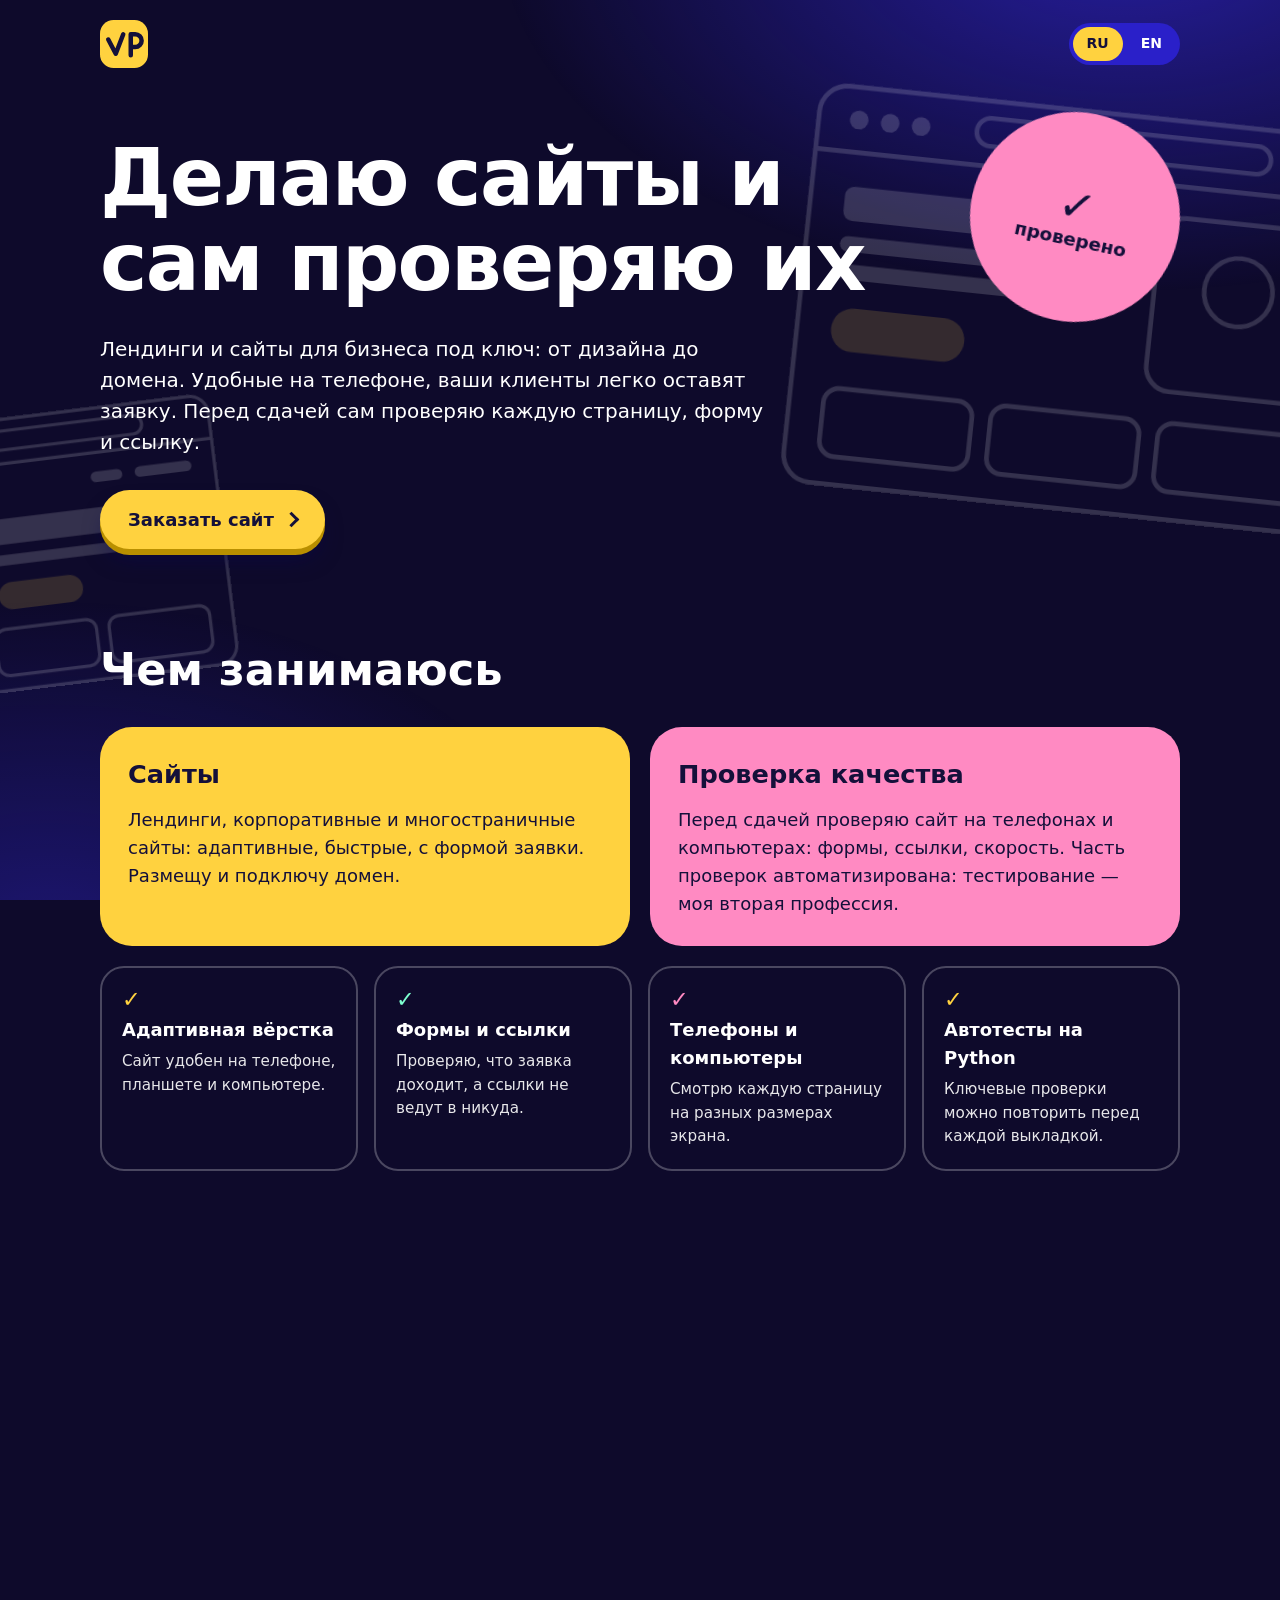
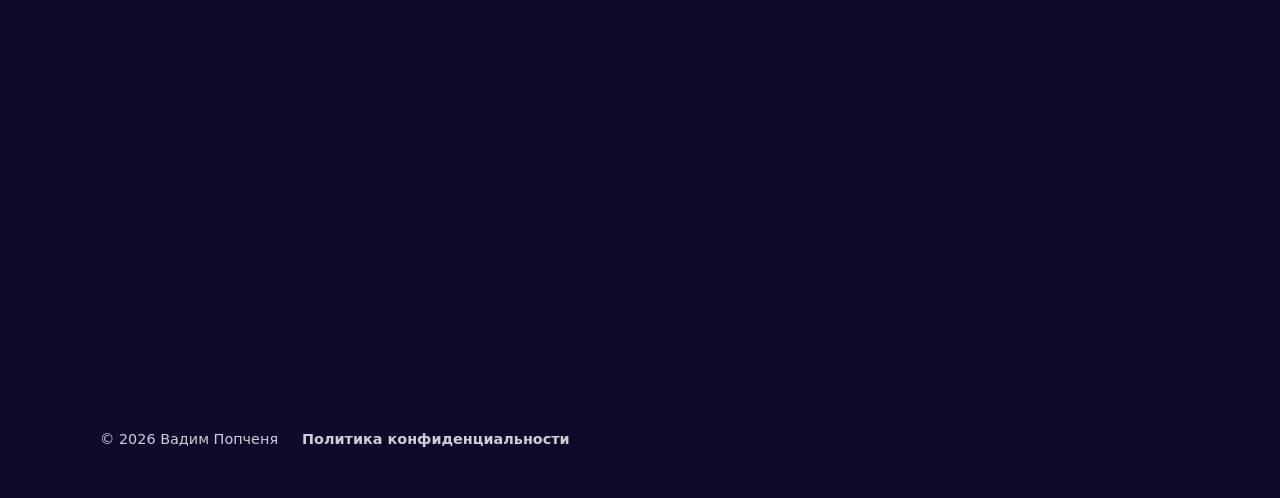
==== commit 3e488448: "Правки после ревью: тексты по факту, мёртвые стили, CLAUDE.md сверен с сайтом Co-Authored-By: Claude" ====
--- a/index.html
+++ b/index.html
@@ -92,7 +92,7 @@
         <span>проверено</span>
       </div>
       <h1 data-testid="hero-title" class="intro"><span>Делаю сайты и сам проверяю их</span></h1>
-      <p class="lead intro"><span class="sweep">Лендинги и сайты для бизнеса под ключ: от дизайна до домена. Удобные на телефоне, с понятным путём к заявке. Перед сдачей сам проверяю каждую страницу, форму и ссылку.</span></p>
+      <p class="lead intro"><span class="sweep">Лендинги и сайты для бизнеса под ключ: от дизайна до домена. Удобные на телефоне, ваши клиенты легко оставят заявку. Перед сдачей сам проверяю каждую страницу, форму и ссылку.</span></p>
       <div class="intro"><a data-testid="hero-order" class="btn" href="#order">Заказать сайт</a></div>
     </div>
 
@@ -112,7 +112,7 @@
         <li><strong>Адаптивная вёрстка</strong><span>Сайт удобен на телефоне, планшете и компьютере.</span></li>
         <li><strong>Формы и ссылки</strong><span>Проверяю, что заявка доходит, а ссылки не ведут в никуда.</span></li>
         <li><strong>Телефоны и компьютеры</strong><span>Смотрю каждую страницу на разных размерах экрана.</span></li>
-        <li><strong>Автотесты на Python</strong><span>Ключевые проверки повторяются после каждой правки.</span></li>
+        <li><strong>Автотесты на Python</strong><span>Ключевые проверки можно повторить перед каждой выкладкой.</span></li>
       </ul>
     </section>
 
@@ -148,7 +148,7 @@
             <li>До 6 страниц</li>
             <li>Дизайн под ваш фирменный стиль</li>
             <li>Форма заявки, SEO-настройка, карта сайта</li>
-            <li>Проверка ключевых страниц и формы</li>
+            <li>Проверка всех страниц и формы</li>
             <li>Срок: от 2 недель</li>
           </ul>
           <a data-testid="plan-order" class="btn" href="#order">Заказать</a>
@@ -193,7 +193,7 @@
                loading="lazy" decoding="async" alt="Главный экран приложения «Карманный тренер»: схема тела и группы мышц">
           <span class="kind">Мой проект · веб-приложение</span>
           <h3 class="title">Карманный тренер</h3>
-          <p class="task">Задача: бесплатный каталог упражнений для зала. Выбираешь мышцу на схеме тела и видишь технику по шагам. Ставится на телефон и работает без интернета.</p>
+          <p class="task">Задача: бесплатный каталог упражнений для зала. Выбираешь мышцу на схеме тела и видишь технику по шагам. Ставится на телефон, каталог работает без интернета.</p>
           <ul class="tech"><li>Astro</li><li>PWA</li><li>pytest</li><li>Playwright</li></ul>
           <span class="open">Открыть приложение</span>
         </a>
--- a/css/style.css
+++ b/css/style.css
@@ -1,4 +1,3 @@
-[hidden] { display: none !important; }
 :root {
   --blue: #3a2eff;
   --bg: #0e0a2b;
@@ -258,13 +257,6 @@
 .contacts a > span:first-child { display: inline-block; transition: transform .3s var(--ease); }
 .contacts a:hover { color: var(--yellow); }
 .contacts a:hover > span:first-child { transform: translateX(12px); }
-/* contact that does not exist yet: same row, not clickable, muted */
-.contacts .soon-row {
-  display: flex; justify-content: space-between; gap: 16px; align-items: baseline;
-  padding: 22px 0; font-family: var(--font); font-weight: 600;
-  font-size: clamp(1.15rem, 3.2vw, 2rem); opacity: .55;
-}
-.contacts .soon-row .val { color: var(--white); font-style: italic; }
 .contacts .val {
   font-family: var(--font); font-weight: 800; font-size: 1rem;
   color: var(--pink); text-align: right; overflow-wrap: anywhere;
@@ -370,7 +362,6 @@
 .notfound h1 { margin: 0 0 8px; font-size: clamp(1.8rem, 5vw, 3rem); }
 .notfound p { margin: 0; }
 .notfound .notfound-links { display: flex; flex-wrap: wrap; gap: 16px; margin-top: 24px; }
-.placeholder { font-style: italic; opacity: .8; }
 .notfound .code { font-family: var(--font); font-weight: 700; font-size: clamp(5rem, 22vw, 12rem); line-height: 1; color: var(--yellow); }
 
 footer { padding: 24px 0 48px; font-size: .9rem; opacity: .8; display: flex; flex-wrap: wrap; gap: 8px 24px; }
@@ -422,7 +413,7 @@
   .hero { padding: 24px 0 72px; }
   .stamp { position: static; margin: 0 0 24px; }
   .panels, .cards, .trust { grid-template-columns: 1fr; }
-  .contacts a, .contacts .soon-row { flex-direction: column; gap: 4px; }
+  .contacts a { flex-direction: column; gap: 4px; }
   .contacts .val { text-align: left; }
   .currency legend { float: none; line-height: 1.4; margin-bottom: 10px; } /* both pills fit in one row */
   .about { grid-template-columns: 1fr; gap: 32px; }
